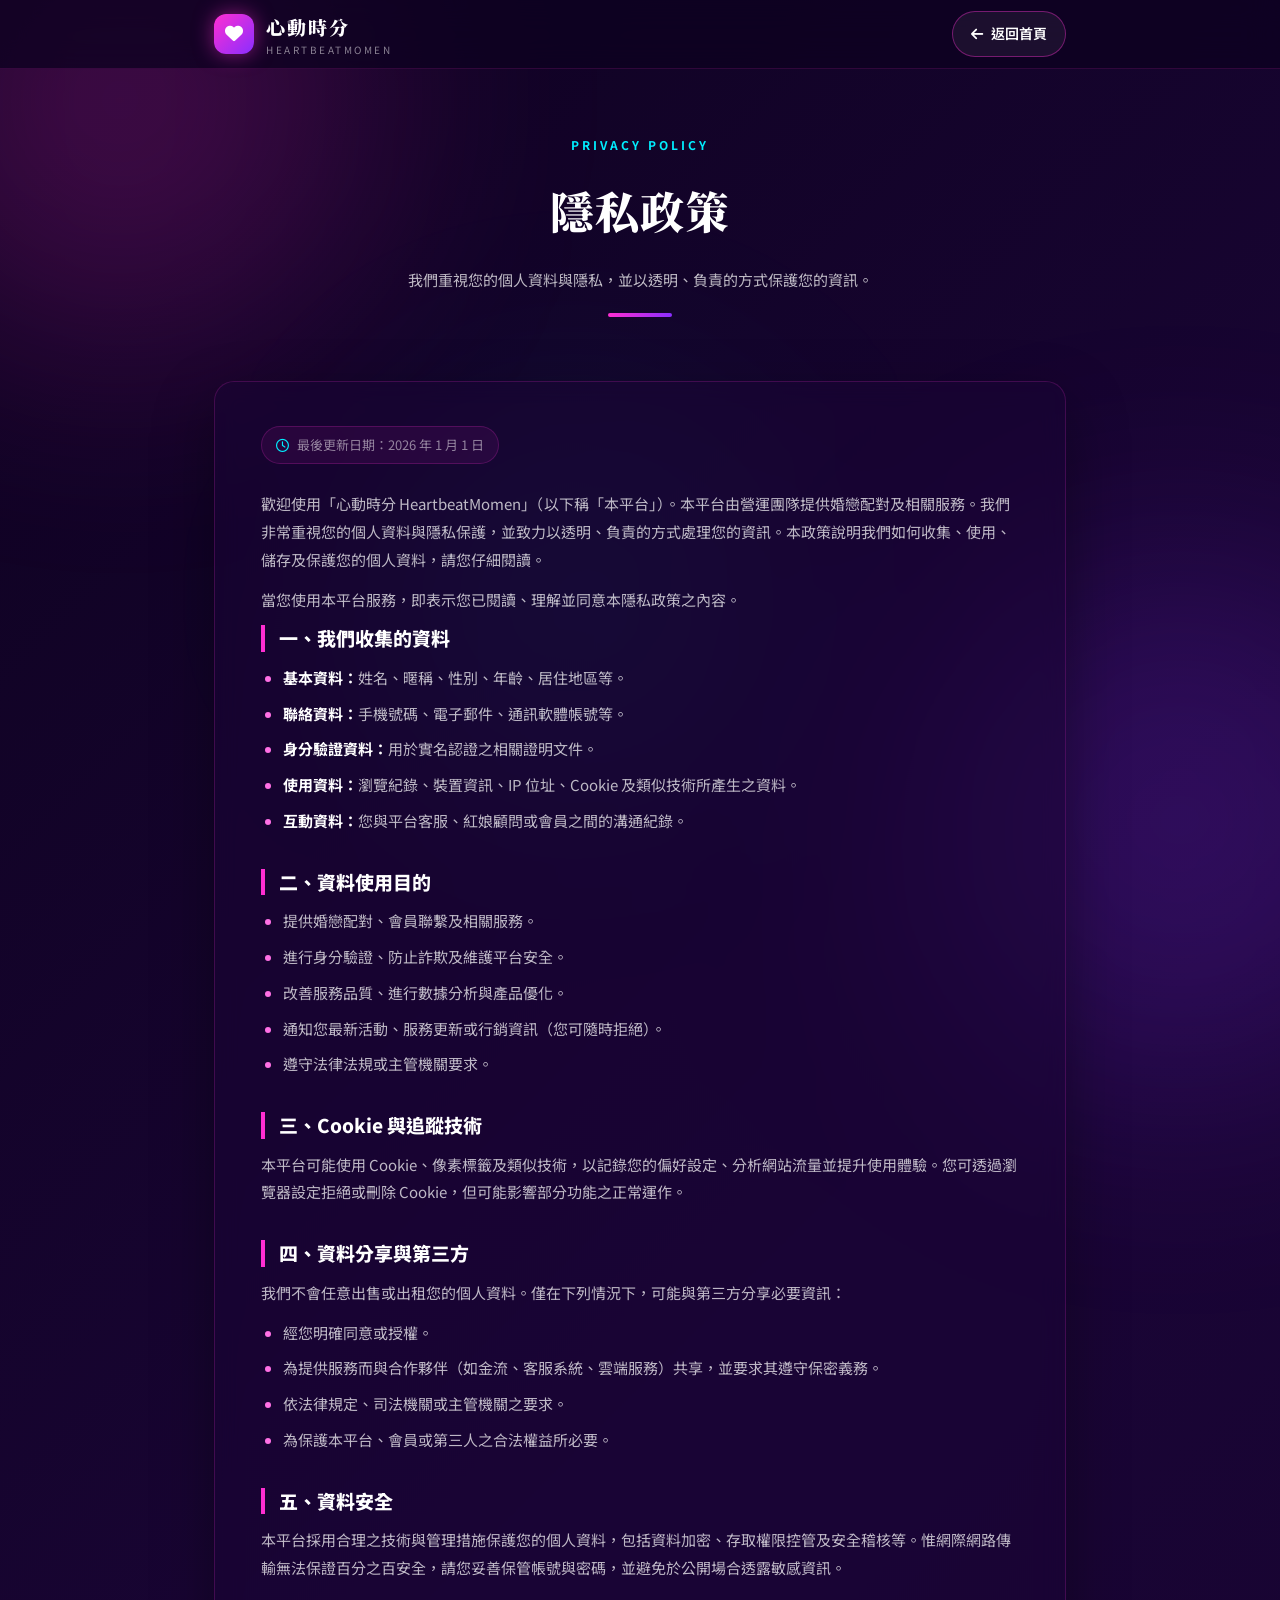
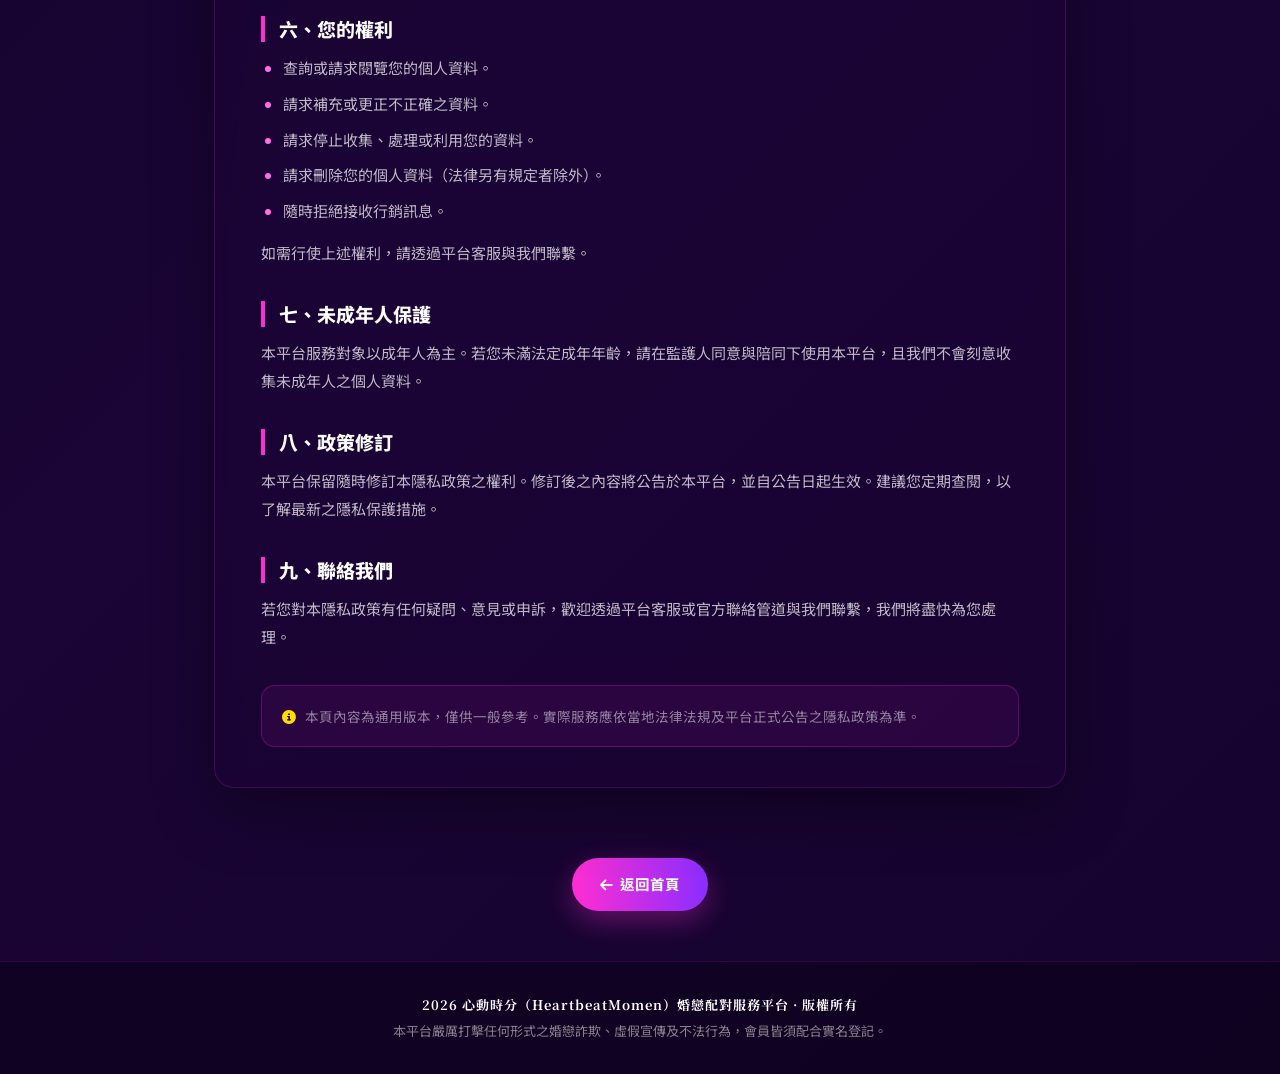
==== privacy.html @ 1d165085 "Add files via upload" ====
<!DOCTYPE html>
<html lang="zh-Hant">
<head>
    <meta charset="UTF-8">
    <meta name="viewport" content="width=device-width, initial-scale=1.0">
    <title>隱私政策｜心動時分 HeartbeatMomen</title>
    <meta name="description" content="心動時分 HeartbeatMomen 隱私政策，說明我們如何收集、使用、儲存及保護您的個人資料。">
    <link rel="stylesheet" href="https://cdnjs.cloudflare.com/ajax/libs/font-awesome/6.5.1/css/all.min.css">
    <link rel="preconnect" href="https://fonts.googleapis.com">
    <link rel="preconnect" href="https://fonts.gstatic.com" crossorigin>
    <link href="https://fonts.googleapis.com/css2?family=Noto+Sans+TC:wght@300;400;500;700;900&family=Noto+Serif+TC:wght@600;700;900&display=swap" rel="stylesheet">
    <style>
        :root {
            --pink-light: #FF70E5;
            --pink: #FF2ED2;
            --purple-light: #A170FF;
            --purple: #8A2EFF;
            --teal: #00EEFF;
            --yellow: #FFDD00;
            --bg-0: #0E0220;
            --bg-1: #1A0536;
            --text: #ffffff;
            --text-dim: rgba(255, 255, 255, 0.72);
            --text-faint: rgba(255, 255, 255, 0.5);
            --card: rgba(26, 5, 54, 0.55);
            --card-border: rgba(255, 46, 210, 0.18);
            --radius: 20px;
            --maxw: 900px;
        }

        * { margin: 0; padding: 0; box-sizing: border-box; }

        html { scroll-behavior: smooth; }

        body {
            font-family: 'Noto Sans TC', sans-serif;
            background: linear-gradient(135deg, var(--bg-0) 0%, var(--bg-1) 55%, #16032e 100%);
            color: var(--text);
            line-height: 1.85;
            overflow-x: hidden;
            -webkit-font-smoothing: antialiased;
            min-height: 100vh;
        }

        a { color: inherit; text-decoration: none; }

        /* 背景光暈 */
        .bg-orb { position: fixed; border-radius: 50%; filter: blur(120px); pointer-events: none; z-index: 0; }
        .orb-1 { width: 480px; height: 480px; background: rgba(255, 46, 210, 0.20); top: -140px; left: -120px; }
        .orb-2 { width: 520px; height: 520px; background: rgba(138, 46, 255, 0.20); bottom: -180px; right: -160px; }
        .orb-3 { width: 380px; height: 380px; background: rgba(0, 238, 255, 0.08); top: 45%; left: 30%; }

        .wrap { position: relative; z-index: 1; max-width: var(--maxw); margin: 0 auto; padding: 0 24px; }

        /* 導覽列 */
        .nav {
            position: sticky; top: 0; z-index: 100;
            background: rgba(14, 2, 32, 0.78);
            backdrop-filter: blur(16px);
            -webkit-backdrop-filter: blur(16px);
            border-bottom: 1px solid rgba(255, 46, 210, 0.14);
        }
        .nav-inner { display: flex; align-items: center; justify-content: space-between; height: 68px; }
        .brand { display: flex; align-items: center; gap: 12px; }
        .brand-mark {
            width: 40px; height: 40px; border-radius: 12px;
            background: linear-gradient(135deg, var(--pink), var(--purple));
            display: grid; place-items: center; font-size: 18px;
            box-shadow: 0 0 20px rgba(255, 46, 210, 0.5);
        }
        .brand-name { font-family: 'Noto Serif TC', serif; font-weight: 900; font-size: 19px; letter-spacing: 2px; }
        .brand-sub { font-size: 10px; letter-spacing: 2.5px; color: var(--text-faint); text-transform: uppercase; margin-top: -3px; }
        .back-btn {
            display: inline-flex; align-items: center; gap: 8px;
            padding: 9px 18px; border-radius: 999px; font-size: 14px; font-weight: 600;
            color: #fff; background: rgba(255, 255, 255, 0.06);
            border: 1px solid rgba(255, 46, 210, 0.4);
            transition: background .25s, border-color .25s, transform .25s;
        }
        .back-btn:hover { background: rgba(255, 46, 210, 0.15); border-color: var(--pink); transform: translateX(-3px); }

        /* 主內容 */
        .page-head { padding: 60px 0 34px; text-align: center; }
        .page-tag {
            display: inline-block; font-size: 12px; letter-spacing: 3px;
            color: var(--teal); font-weight: 700; margin-bottom: 14px; text-transform: uppercase;
        }
        .page-head h1 {
            font-family: 'Noto Serif TC', serif;
            font-size: clamp(30px, 4.4vw, 44px);
            font-weight: 900; letter-spacing: 1px; margin-bottom: 14px;
        }
        .page-head p { color: var(--text-dim); font-size: 15px; max-width: 560px; margin: 0 auto; }
        .accent-line {
            width: 64px; height: 4px; margin: 20px auto 0; border-radius: 4px;
            background: linear-gradient(90deg, var(--pink), var(--purple));
        }

        .policy-card {
            background: var(--card); backdrop-filter: blur(12px);
            border: 1px solid var(--card-border);
            border-radius: var(--radius);
            padding: 44px 46px 40px;
            margin: 30px 0 70px;
            box-shadow: 0 24px 60px rgba(0, 0, 0, 0.35);
        }
        .policy-card .updated {
            display: inline-flex; align-items: center; gap: 8px;
            font-size: 13px; color: var(--text-faint);
            padding: 6px 14px; border-radius: 999px;
            background: rgba(255, 46, 210, 0.08);
            border: 1px solid rgba(255, 46, 210, 0.2);
            margin-bottom: 26px;
        }
        .policy-card .updated i { color: var(--teal); }

        .policy-card h2 {
            font-size: 19px; font-weight: 800; color: #fff;
            margin: 34px 0 12px; padding-left: 14px;
            border-left: 4px solid var(--pink);
            line-height: 1.4;
        }
        .policy-card h2:first-of-type { margin-top: 0; }
        .policy-card p { color: var(--text-dim); font-size: 15px; margin-bottom: 12px; }
        .policy-card ul { margin: 0 0 14px 22px; padding: 0; }
        .policy-card li { color: var(--text-dim); font-size: 15px; margin-bottom: 8px; }
        .policy-card li::marker { color: var(--pink-light); }
        .policy-card strong { color: #fff; font-weight: 700; }

        .policy-note {
            margin-top: 34px; padding: 18px 20px;
            border-radius: 14px;
            background: rgba(255, 46, 210, 0.08);
            border: 1px solid rgba(255, 46, 210, 0.24);
            color: var(--text-faint);
            font-size: 13.5px; line-height: 1.8;
        }
        .policy-note i { color: var(--yellow); margin-right: 6px; }

        /* 回到頂部 */
        .back-top {
            display: block; width: fit-content; margin: 0 auto 50px;
            padding: 13px 28px; border-radius: 999px;
            font-size: 14.5px; font-weight: 700; color: #fff;
            background: linear-gradient(90deg, var(--pink), var(--purple));
            box-shadow: 0 10px 28px rgba(255, 46, 210, 0.32);
            transition: transform .25s, box-shadow .25s;
        }
        .back-top:hover { transform: translateY(-3px); box-shadow: 0 16px 38px rgba(138, 46, 255, 0.45); }
        .back-top i { margin-right: 7px; }

        /* 頁尾 */
        footer { border-top: 1px solid rgba(255, 46, 210, 0.14); background: rgba(10, 1, 24, 0.6); }
        .footer-inner { padding: 30px 24px; text-align: center; color: var(--text-faint); font-size: 13px; line-height: 2; }
        .footer-inner .fb-brand { color: #fff; font-weight: 700; font-family: 'Noto Serif TC', serif; letter-spacing: 1px; }

        @media (max-width: 768px) {
            .wrap { padding: 0 16px; }
            .nav-inner { height: 62px; }
            .brand-name { font-size: 17px; }
            .brand-mark { width: 36px; height: 36px; font-size: 16px; }
            .back-btn { padding: 8px 14px; font-size: 13px; }
            .page-head { padding: 38px 0 24px; }
            .page-head p { font-size: 14px; }
            .policy-card { padding: 26px 20px 28px; margin: 20px 0 46px; border-radius: 16px; }
            .policy-card h2 { font-size: 16.5px; margin: 26px 0 10px; padding-left: 11px; border-left-width: 3px; }
            .policy-card p, .policy-card li { font-size: 14px; }
            .policy-card .updated { font-size: 12px; margin-bottom: 20px; }
            .policy-note { font-size: 12.5px; padding: 14px 16px; }
        }
    </style>
</head>
<body>
    <div class="bg-orb orb-1"></div>
    <div class="bg-orb orb-2"></div>
    <div class="bg-orb orb-3"></div>

    <!-- 導覽列 -->
    <header class="nav">
        <div class="wrap nav-inner">
            <a class="brand" href="index.html">
                <div class="brand-mark"><i class="fa-solid fa-heart"></i></div>
                <div>
                    <div class="brand-name">心動時分</div>
                    <div class="brand-sub">HeartbeatMomen</div>
                </div>
            </a>
            <a class="back-btn" href="index.html"><i class="fa-solid fa-arrow-left"></i>返回首頁</a>
        </div>
    </header>

    <main class="wrap">
        <!-- 標題 -->
        <div class="page-head">
            <span class="page-tag">PRIVACY POLICY</span>
            <h1>隱私政策</h1>
            <p>我們重視您的個人資料與隱私，並以透明、負責的方式保護您的資訊。</p>
            <div class="accent-line"></div>
        </div>

        <!-- 政策內容 -->
        <article class="policy-card">
            <div class="updated"><i class="fa-regular fa-clock"></i>最後更新日期：2026 年 1 月 1 日</div>

            <p>歡迎使用「心動時分 HeartbeatMomen」（以下稱「本平台」）。本平台由營運團隊提供婚戀配對及相關服務。我們非常重視您的個人資料與隱私保護，並致力以透明、負責的方式處理您的資訊。本政策說明我們如何收集、使用、儲存及保護您的個人資料，請您仔細閱讀。</p>
            <p>當您使用本平台服務，即表示您已閱讀、理解並同意本隱私政策之內容。</p>

            <h2>一、我們收集的資料</h2>
            <ul>
                <li><strong>基本資料：</strong>姓名、暱稱、性別、年齡、居住地區等。</li>
                <li><strong>聯絡資料：</strong>手機號碼、電子郵件、通訊軟體帳號等。</li>
                <li><strong>身分驗證資料：</strong>用於實名認證之相關證明文件。</li>
                <li><strong>使用資料：</strong>瀏覽紀錄、裝置資訊、IP 位址、Cookie 及類似技術所產生之資料。</li>
                <li><strong>互動資料：</strong>您與平台客服、紅娘顧問或會員之間的溝通紀錄。</li>
            </ul>

            <h2>二、資料使用目的</h2>
            <ul>
                <li>提供婚戀配對、會員聯繫及相關服務。</li>
                <li>進行身分驗證、防止詐欺及維護平台安全。</li>
                <li>改善服務品質、進行數據分析與產品優化。</li>
                <li>通知您最新活動、服務更新或行銷資訊（您可隨時拒絕）。</li>
                <li>遵守法律法規或主管機關要求。</li>
            </ul>

            <h2>三、Cookie 與追蹤技術</h2>
            <p>本平台可能使用 Cookie、像素標籤及類似技術，以記錄您的偏好設定、分析網站流量並提升使用體驗。您可透過瀏覽器設定拒絕或刪除 Cookie，但可能影響部分功能之正常運作。</p>

            <h2>四、資料分享與第三方</h2>
            <p>我們不會任意出售或出租您的個人資料。僅在下列情況下，可能與第三方分享必要資訊：</p>
            <ul>
                <li>經您明確同意或授權。</li>
                <li>為提供服務而與合作夥伴（如金流、客服系統、雲端服務）共享，並要求其遵守保密義務。</li>
                <li>依法律規定、司法機關或主管機關之要求。</li>
                <li>為保護本平台、會員或第三人之合法權益所必要。</li>
            </ul>

            <h2>五、資料安全</h2>
            <p>本平台採用合理之技術與管理措施保護您的個人資料，包括資料加密、存取權限控管及安全稽核等。惟網際網路傳輸無法保證百分之百安全，請您妥善保管帳號與密碼，並避免於公開場合透露敏感資訊。</p>

            <h2>六、您的權利</h2>
            <ul>
                <li>查詢或請求閱覽您的個人資料。</li>
                <li>請求補充或更正不正確之資料。</li>
                <li>請求停止收集、處理或利用您的資料。</li>
                <li>請求刪除您的個人資料（法律另有規定者除外）。</li>
                <li>隨時拒絕接收行銷訊息。</li>
            </ul>
            <p>如需行使上述權利，請透過平台客服與我們聯繫。</p>

            <h2>七、未成年人保護</h2>
            <p>本平台服務對象以成年人為主。若您未滿法定成年年齡，請在監護人同意與陪同下使用本平台，且我們不會刻意收集未成年人之個人資料。</p>

            <h2>八、政策修訂</h2>
            <p>本平台保留隨時修訂本隱私政策之權利。修訂後之內容將公告於本平台，並自公告日起生效。建議您定期查閱，以了解最新之隱私保護措施。</p>

            <h2>九、聯絡我們</h2>
            <p>若您對本隱私政策有任何疑問、意見或申訴，歡迎透過平台客服或官方聯絡管道與我們聯繫，我們將盡快為您處理。</p>

            <div class="policy-note">
                <i class="fa-solid fa-circle-info"></i>
                本頁內容為通用版本，僅供一般參考。實際服務應依當地法律法規及平台正式公告之隱私政策為準。
            </div>
        </article>

        <a class="back-top" href="index.html"><i class="fa-solid fa-arrow-left"></i>返回首頁</a>
    </main>

    <!-- 頁尾 -->
    <footer>
        <div class="wrap footer-inner">
            <div class="fb-brand">2026 心動時分（HeartbeatMomen）婚戀配對服務平台 · 版權所有</div>
            <div>本平台嚴厲打擊任何形式之婚戀詐欺、虛假宣傳及不法行為，會員皆須配合實名登記。</div>
        </div>
    </footer>
</body>
</html>
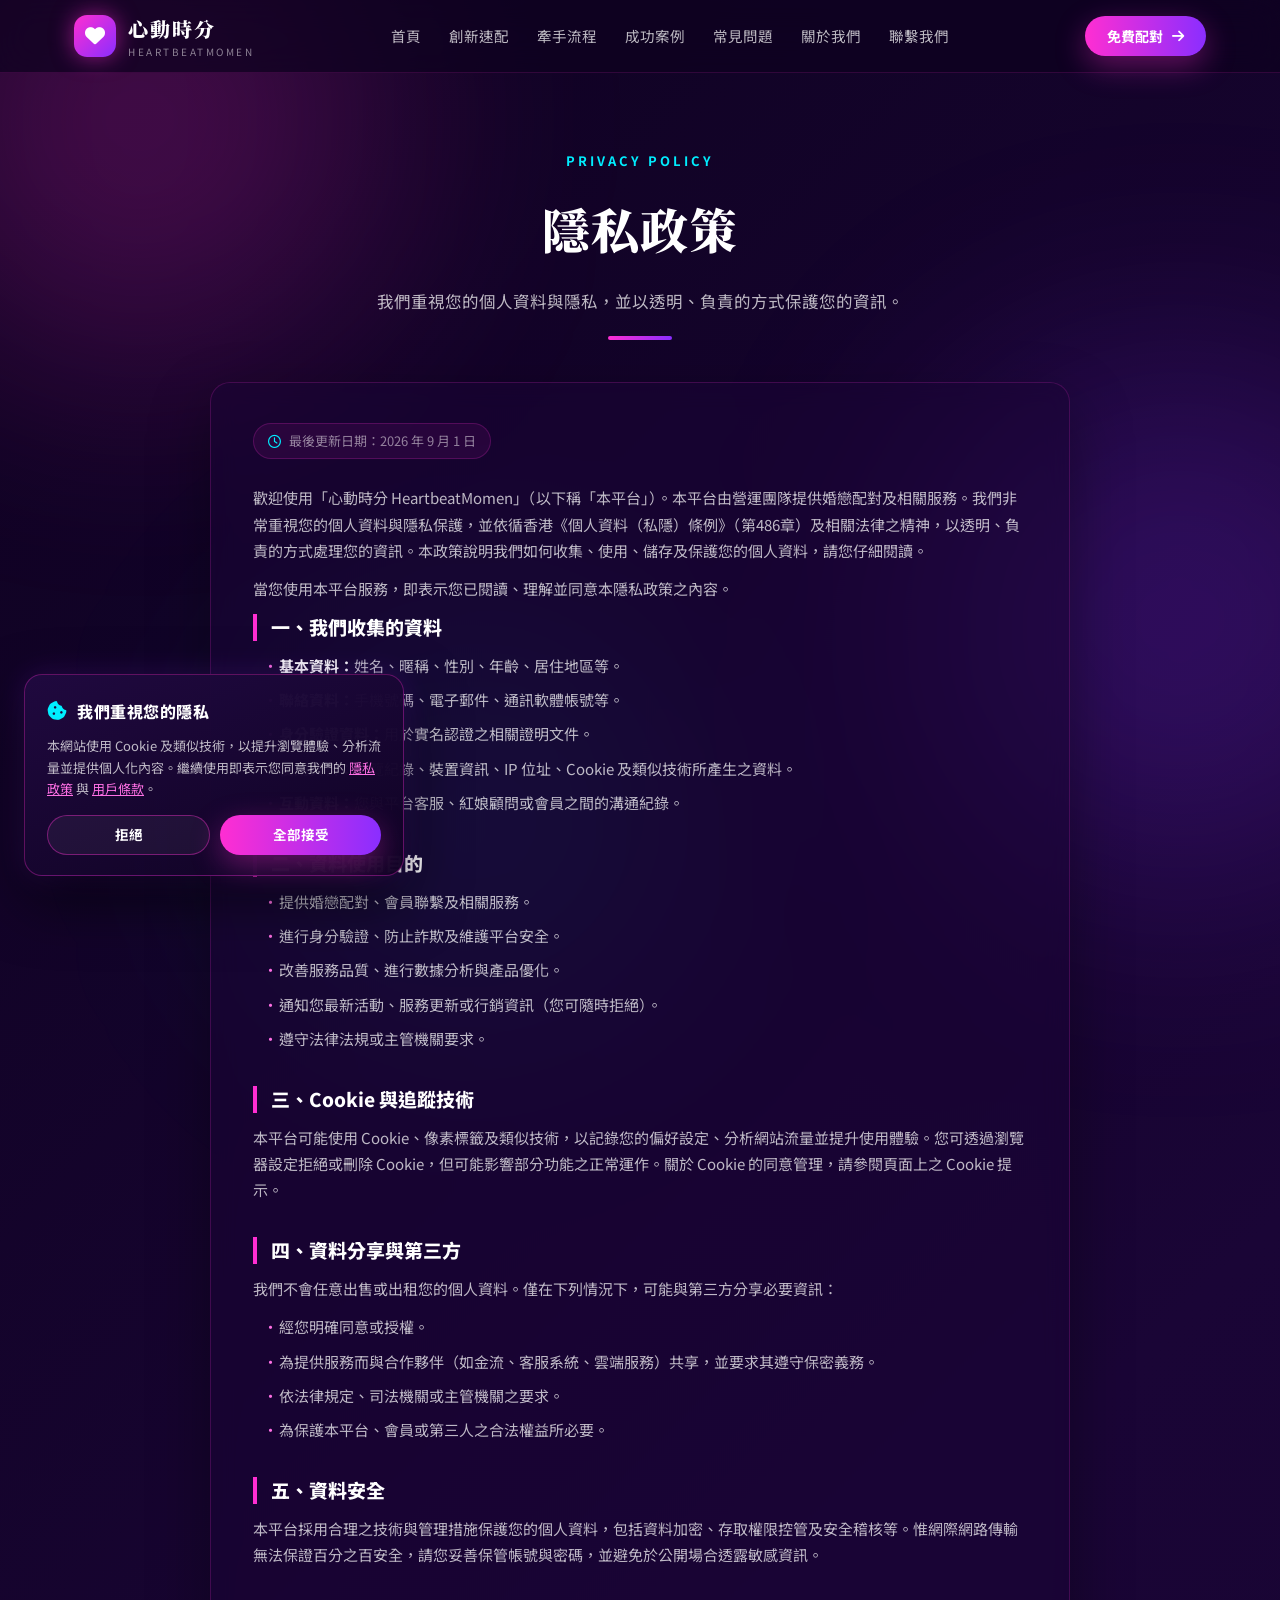
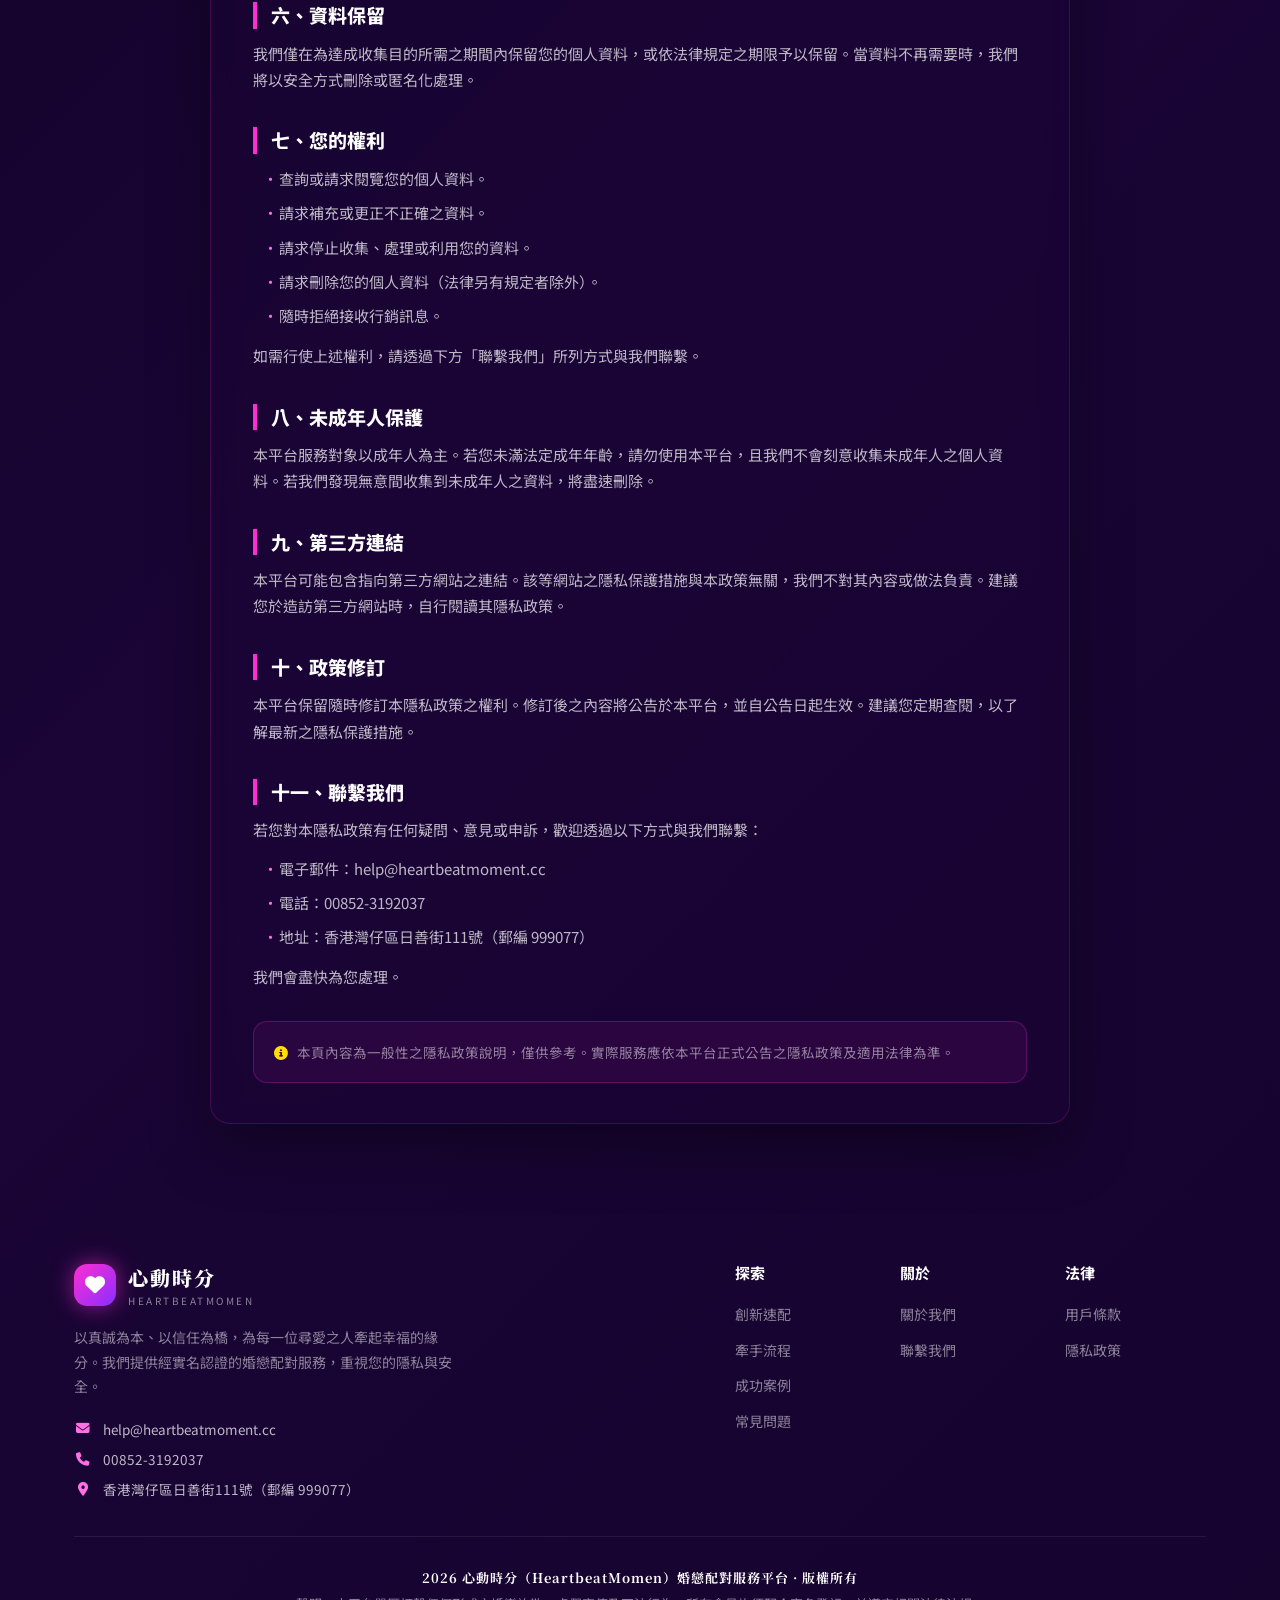
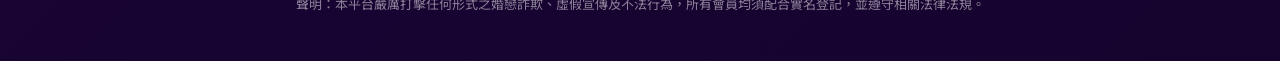
==== commit cf2078ea: "Add files via upload" ====
--- a/privacy.html
+++ b/privacy.html
@@ -2,276 +2,114 @@
 <html lang="zh-Hant">
 <head>
     <meta charset="UTF-8">
+    <script src="https://plugin-code.salesmartly.com/js/project_903678_880063_1791905514.js"></script>
     <meta name="viewport" content="width=device-width, initial-scale=1.0">
     <title>隱私政策｜心動時分 HeartbeatMomen</title>
-    <meta name="description" content="心動時分 HeartbeatMomen 隱私政策，說明我們如何收集、使用、儲存及保護您的個人資料。">
+    <meta name="description" content="心動時分 HeartbeatMomen 隱私政策，說明我們如何收集、使用、儲存及保護您的個人資料，以及您所擁有的權利與聯繫方式。">
     <link rel="stylesheet" href="https://cdnjs.cloudflare.com/ajax/libs/font-awesome/6.5.1/css/all.min.css">
     <link rel="preconnect" href="https://fonts.googleapis.com">
     <link rel="preconnect" href="https://fonts.gstatic.com" crossorigin>
     <link href="https://fonts.googleapis.com/css2?family=Noto+Sans+TC:wght@300;400;500;700;900&family=Noto+Serif+TC:wght@600;700;900&display=swap" rel="stylesheet">
-    <style>
-        :root {
-            --pink-light: #FF70E5;
-            --pink: #FF2ED2;
-            --purple-light: #A170FF;
-            --purple: #8A2EFF;
-            --teal: #00EEFF;
-            --yellow: #FFDD00;
-            --bg-0: #0E0220;
-            --bg-1: #1A0536;
-            --text: #ffffff;
-            --text-dim: rgba(255, 255, 255, 0.72);
-            --text-faint: rgba(255, 255, 255, 0.5);
-            --card: rgba(26, 5, 54, 0.55);
-            --card-border: rgba(255, 46, 210, 0.18);
-            --radius: 20px;
-            --maxw: 900px;
-        }
-
-        * { margin: 0; padding: 0; box-sizing: border-box; }
-
-        html { scroll-behavior: smooth; }
-
-        body {
-            font-family: 'Noto Sans TC', sans-serif;
-            background: linear-gradient(135deg, var(--bg-0) 0%, var(--bg-1) 55%, #16032e 100%);
-            color: var(--text);
-            line-height: 1.85;
-            overflow-x: hidden;
-            -webkit-font-smoothing: antialiased;
-            min-height: 100vh;
-        }
-
-        a { color: inherit; text-decoration: none; }
-
-        /* 背景光暈 */
-        .bg-orb { position: fixed; border-radius: 50%; filter: blur(120px); pointer-events: none; z-index: 0; }
-        .orb-1 { width: 480px; height: 480px; background: rgba(255, 46, 210, 0.20); top: -140px; left: -120px; }
-        .orb-2 { width: 520px; height: 520px; background: rgba(138, 46, 255, 0.20); bottom: -180px; right: -160px; }
-        .orb-3 { width: 380px; height: 380px; background: rgba(0, 238, 255, 0.08); top: 45%; left: 30%; }
-
-        .wrap { position: relative; z-index: 1; max-width: var(--maxw); margin: 0 auto; padding: 0 24px; }
-
-        /* 導覽列 */
-        .nav {
-            position: sticky; top: 0; z-index: 100;
-            background: rgba(14, 2, 32, 0.78);
-            backdrop-filter: blur(16px);
-            -webkit-backdrop-filter: blur(16px);
-            border-bottom: 1px solid rgba(255, 46, 210, 0.14);
-        }
-        .nav-inner { display: flex; align-items: center; justify-content: space-between; height: 68px; }
-        .brand { display: flex; align-items: center; gap: 12px; }
-        .brand-mark {
-            width: 40px; height: 40px; border-radius: 12px;
-            background: linear-gradient(135deg, var(--pink), var(--purple));
-            display: grid; place-items: center; font-size: 18px;
-            box-shadow: 0 0 20px rgba(255, 46, 210, 0.5);
-        }
-        .brand-name { font-family: 'Noto Serif TC', serif; font-weight: 900; font-size: 19px; letter-spacing: 2px; }
-        .brand-sub { font-size: 10px; letter-spacing: 2.5px; color: var(--text-faint); text-transform: uppercase; margin-top: -3px; }
-        .back-btn {
-            display: inline-flex; align-items: center; gap: 8px;
-            padding: 9px 18px; border-radius: 999px; font-size: 14px; font-weight: 600;
-            color: #fff; background: rgba(255, 255, 255, 0.06);
-            border: 1px solid rgba(255, 46, 210, 0.4);
-            transition: background .25s, border-color .25s, transform .25s;
-        }
-        .back-btn:hover { background: rgba(255, 46, 210, 0.15); border-color: var(--pink); transform: translateX(-3px); }
-
-        /* 主內容 */
-        .page-head { padding: 60px 0 34px; text-align: center; }
-        .page-tag {
-            display: inline-block; font-size: 12px; letter-spacing: 3px;
-            color: var(--teal); font-weight: 700; margin-bottom: 14px; text-transform: uppercase;
-        }
-        .page-head h1 {
-            font-family: 'Noto Serif TC', serif;
-            font-size: clamp(30px, 4.4vw, 44px);
-            font-weight: 900; letter-spacing: 1px; margin-bottom: 14px;
-        }
-        .page-head p { color: var(--text-dim); font-size: 15px; max-width: 560px; margin: 0 auto; }
-        .accent-line {
-            width: 64px; height: 4px; margin: 20px auto 0; border-radius: 4px;
-            background: linear-gradient(90deg, var(--pink), var(--purple));
-        }
-
-        .policy-card {
-            background: var(--card); backdrop-filter: blur(12px);
-            border: 1px solid var(--card-border);
-            border-radius: var(--radius);
-            padding: 44px 46px 40px;
-            margin: 30px 0 70px;
-            box-shadow: 0 24px 60px rgba(0, 0, 0, 0.35);
-        }
-        .policy-card .updated {
-            display: inline-flex; align-items: center; gap: 8px;
-            font-size: 13px; color: var(--text-faint);
-            padding: 6px 14px; border-radius: 999px;
-            background: rgba(255, 46, 210, 0.08);
-            border: 1px solid rgba(255, 46, 210, 0.2);
-            margin-bottom: 26px;
-        }
-        .policy-card .updated i { color: var(--teal); }
-
-        .policy-card h2 {
-            font-size: 19px; font-weight: 800; color: #fff;
-            margin: 34px 0 12px; padding-left: 14px;
-            border-left: 4px solid var(--pink);
-            line-height: 1.4;
-        }
-        .policy-card h2:first-of-type { margin-top: 0; }
-        .policy-card p { color: var(--text-dim); font-size: 15px; margin-bottom: 12px; }
-        .policy-card ul { margin: 0 0 14px 22px; padding: 0; }
-        .policy-card li { color: var(--text-dim); font-size: 15px; margin-bottom: 8px; }
-        .policy-card li::marker { color: var(--pink-light); }
-        .policy-card strong { color: #fff; font-weight: 700; }
-
-        .policy-note {
-            margin-top: 34px; padding: 18px 20px;
-            border-radius: 14px;
-            background: rgba(255, 46, 210, 0.08);
-            border: 1px solid rgba(255, 46, 210, 0.24);
-            color: var(--text-faint);
-            font-size: 13.5px; line-height: 1.8;
-        }
-        .policy-note i { color: var(--yellow); margin-right: 6px; }
-
-        /* 回到頂部 */
-        .back-top {
-            display: block; width: fit-content; margin: 0 auto 50px;
-            padding: 13px 28px; border-radius: 999px;
-            font-size: 14.5px; font-weight: 700; color: #fff;
-            background: linear-gradient(90deg, var(--pink), var(--purple));
-            box-shadow: 0 10px 28px rgba(255, 46, 210, 0.32);
-            transition: transform .25s, box-shadow .25s;
-        }
-        .back-top:hover { transform: translateY(-3px); box-shadow: 0 16px 38px rgba(138, 46, 255, 0.45); }
-        .back-top i { margin-right: 7px; }
-
-        /* 頁尾 */
-        footer { border-top: 1px solid rgba(255, 46, 210, 0.14); background: rgba(10, 1, 24, 0.6); }
-        .footer-inner { padding: 30px 24px; text-align: center; color: var(--text-faint); font-size: 13px; line-height: 2; }
-        .footer-inner .fb-brand { color: #fff; font-weight: 700; font-family: 'Noto Serif TC', serif; letter-spacing: 1px; }
-
-        @media (max-width: 768px) {
-            .wrap { padding: 0 16px; }
-            .nav-inner { height: 62px; }
-            .brand-name { font-size: 17px; }
-            .brand-mark { width: 36px; height: 36px; font-size: 16px; }
-            .back-btn { padding: 8px 14px; font-size: 13px; }
-            .page-head { padding: 38px 0 24px; }
-            .page-head p { font-size: 14px; }
-            .policy-card { padding: 26px 20px 28px; margin: 20px 0 46px; border-radius: 16px; }
-            .policy-card h2 { font-size: 16.5px; margin: 26px 0 10px; padding-left: 11px; border-left-width: 3px; }
-            .policy-card p, .policy-card li { font-size: 14px; }
-            .policy-card .updated { font-size: 12px; margin-bottom: 20px; }
-            .policy-note { font-size: 12.5px; padding: 14px 16px; }
-        }
-    </style>
+    <link rel="stylesheet" href="css/style.css">
 </head>
 <body>
     <div class="bg-orb orb-1"></div>
     <div class="bg-orb orb-2"></div>
     <div class="bg-orb orb-3"></div>
 
-    <!-- 導覽列 -->
-    <header class="nav">
-        <div class="wrap nav-inner">
-            <a class="brand" href="index.html">
-                <div class="brand-mark"><i class="fa-solid fa-heart"></i></div>
-                <div>
-                    <div class="brand-name">心動時分</div>
-                    <div class="brand-sub">HeartbeatMomen</div>
-                </div>
-            </a>
-            <a class="back-btn" href="index.html"><i class="fa-solid fa-arrow-left"></i>返回首頁</a>
-        </div>
-    </header>
+    <header class="nav"><div class="wrap nav-inner" id="site-header"></div></header>
+    <div id="site-drawer"></div>
 
-    <main class="wrap">
-        <!-- 標題 -->
-        <div class="page-head">
+    <main class="wrap wrap-narrow">
+        <div class="page-hero">
             <span class="page-tag">PRIVACY POLICY</span>
             <h1>隱私政策</h1>
             <p>我們重視您的個人資料與隱私，並以透明、負責的方式保護您的資訊。</p>
             <div class="accent-line"></div>
         </div>
 
-        <!-- 政策內容 -->
-        <article class="policy-card">
-            <div class="updated"><i class="fa-regular fa-clock"></i>最後更新日期：2026 年 1 月 1 日</div>
+        <div class="page-body">
+            <article class="glass-card prose">
+                <div class="updated"><i class="fa-regular fa-clock"></i>最後更新日期：2026 年 9 月 1 日</div>
 
-            <p>歡迎使用「心動時分 HeartbeatMomen」（以下稱「本平台」）。本平台由營運團隊提供婚戀配對及相關服務。我們非常重視您的個人資料與隱私保護，並致力以透明、負責的方式處理您的資訊。本政策說明我們如何收集、使用、儲存及保護您的個人資料，請您仔細閱讀。</p>
-            <p>當您使用本平台服務，即表示您已閱讀、理解並同意本隱私政策之內容。</p>
+                <p>歡迎使用「心動時分 HeartbeatMomen」（以下稱「本平台」）。本平台由營運團隊提供婚戀配對及相關服務。我們非常重視您的個人資料與隱私保護，並依循香港《個人資料（私隱）條例》（第486章）及相關法律之精神，以透明、負責的方式處理您的資訊。本政策說明我們如何收集、使用、儲存及保護您的個人資料，請您仔細閱讀。</p>
+                <p>當您使用本平台服務，即表示您已閱讀、理解並同意本隱私政策之內容。</p>
 
-            <h2>一、我們收集的資料</h2>
-            <ul>
-                <li><strong>基本資料：</strong>姓名、暱稱、性別、年齡、居住地區等。</li>
-                <li><strong>聯絡資料：</strong>手機號碼、電子郵件、通訊軟體帳號等。</li>
-                <li><strong>身分驗證資料：</strong>用於實名認證之相關證明文件。</li>
-                <li><strong>使用資料：</strong>瀏覽紀錄、裝置資訊、IP 位址、Cookie 及類似技術所產生之資料。</li>
-                <li><strong>互動資料：</strong>您與平台客服、紅娘顧問或會員之間的溝通紀錄。</li>
-            </ul>
+                <h2>一、我們收集的資料</h2>
+                <ul>
+                    <li><strong>基本資料：</strong>姓名、暱稱、性別、年齡、居住地區等。</li>
+                    <li><strong>聯絡資料：</strong>手機號碼、電子郵件、通訊軟體帳號等。</li>
+                    <li><strong>身分驗證資料：</strong>用於實名認證之相關證明文件。</li>
+                    <li><strong>使用資料：</strong>瀏覽紀錄、裝置資訊、IP 位址、Cookie 及類似技術所產生之資料。</li>
+                    <li><strong>互動資料：</strong>您與平台客服、紅娘顧問或會員之間的溝通紀錄。</li>
+                </ul>
 
-            <h2>二、資料使用目的</h2>
-            <ul>
-                <li>提供婚戀配對、會員聯繫及相關服務。</li>
-                <li>進行身分驗證、防止詐欺及維護平台安全。</li>
-                <li>改善服務品質、進行數據分析與產品優化。</li>
-                <li>通知您最新活動、服務更新或行銷資訊（您可隨時拒絕）。</li>
-                <li>遵守法律法規或主管機關要求。</li>
-            </ul>
+                <h2>二、資料使用目的</h2>
+                <ul>
+                    <li>提供婚戀配對、會員聯繫及相關服務。</li>
+                    <li>進行身分驗證、防止詐欺及維護平台安全。</li>
+                    <li>改善服務品質、進行數據分析與產品優化。</li>
+                    <li>通知您最新活動、服務更新或行銷資訊（您可隨時拒絕）。</li>
+                    <li>遵守法律法規或主管機關要求。</li>
+                </ul>
 
-            <h2>三、Cookie 與追蹤技術</h2>
-            <p>本平台可能使用 Cookie、像素標籤及類似技術，以記錄您的偏好設定、分析網站流量並提升使用體驗。您可透過瀏覽器設定拒絕或刪除 Cookie，但可能影響部分功能之正常運作。</p>
+                <h2>三、Cookie 與追蹤技術</h2>
+                <p>本平台可能使用 Cookie、像素標籤及類似技術，以記錄您的偏好設定、分析網站流量並提升使用體驗。您可透過瀏覽器設定拒絕或刪除 Cookie，但可能影響部分功能之正常運作。關於 Cookie 的同意管理，請參閱頁面上之 Cookie 提示。</p>
 
-            <h2>四、資料分享與第三方</h2>
-            <p>我們不會任意出售或出租您的個人資料。僅在下列情況下，可能與第三方分享必要資訊：</p>
-            <ul>
-                <li>經您明確同意或授權。</li>
-                <li>為提供服務而與合作夥伴（如金流、客服系統、雲端服務）共享，並要求其遵守保密義務。</li>
-                <li>依法律規定、司法機關或主管機關之要求。</li>
-                <li>為保護本平台、會員或第三人之合法權益所必要。</li>
-            </ul>
+                <h2>四、資料分享與第三方</h2>
+                <p>我們不會任意出售或出租您的個人資料。僅在下列情況下，可能與第三方分享必要資訊：</p>
+                <ul>
+                    <li>經您明確同意或授權。</li>
+                    <li>為提供服務而與合作夥伴（如金流、客服系統、雲端服務）共享，並要求其遵守保密義務。</li>
+                    <li>依法律規定、司法機關或主管機關之要求。</li>
+                    <li>為保護本平台、會員或第三人之合法權益所必要。</li>
+                </ul>
 
-            <h2>五、資料安全</h2>
-            <p>本平台採用合理之技術與管理措施保護您的個人資料，包括資料加密、存取權限控管及安全稽核等。惟網際網路傳輸無法保證百分之百安全，請您妥善保管帳號與密碼，並避免於公開場合透露敏感資訊。</p>
+                <h2>五、資料安全</h2>
+                <p>本平台採用合理之技術與管理措施保護您的個人資料，包括資料加密、存取權限控管及安全稽核等。惟網際網路傳輸無法保證百分之百安全，請您妥善保管帳號與密碼，並避免於公開場合透露敏感資訊。</p>
 
-            <h2>六、您的權利</h2>
-            <ul>
-                <li>查詢或請求閱覽您的個人資料。</li>
-                <li>請求補充或更正不正確之資料。</li>
-                <li>請求停止收集、處理或利用您的資料。</li>
-                <li>請求刪除您的個人資料（法律另有規定者除外）。</li>
-                <li>隨時拒絕接收行銷訊息。</li>
-            </ul>
-            <p>如需行使上述權利，請透過平台客服與我們聯繫。</p>
+                <h2>六、資料保留</h2>
+                <p>我們僅在為達成收集目的所需之期間內保留您的個人資料，或依法律規定之期限予以保留。當資料不再需要時，我們將以安全方式刪除或匿名化處理。</p>
 
-            <h2>七、未成年人保護</h2>
-            <p>本平台服務對象以成年人為主。若您未滿法定成年年齡，請在監護人同意與陪同下使用本平台，且我們不會刻意收集未成年人之個人資料。</p>
+                <h2>七、您的權利</h2>
+                <ul>
+                    <li>查詢或請求閱覽您的個人資料。</li>
+                    <li>請求補充或更正不正確之資料。</li>
+                    <li>請求停止收集、處理或利用您的資料。</li>
+                    <li>請求刪除您的個人資料（法律另有規定者除外）。</li>
+                    <li>隨時拒絕接收行銷訊息。</li>
+                </ul>
+                <p>如需行使上述權利，請透過下方「聯繫我們」所列方式與我們聯繫。</p>
 
-            <h2>八、政策修訂</h2>
-            <p>本平台保留隨時修訂本隱私政策之權利。修訂後之內容將公告於本平台，並自公告日起生效。建議您定期查閱，以了解最新之隱私保護措施。</p>
+                <h2>八、未成年人保護</h2>
+                <p>本平台服務對象以成年人為主。若您未滿法定成年年齡，請勿使用本平台，且我們不會刻意收集未成年人之個人資料。若我們發現無意間收集到未成年人之資料，將盡速刪除。</p>
 
-            <h2>九、聯絡我們</h2>
-            <p>若您對本隱私政策有任何疑問、意見或申訴，歡迎透過平台客服或官方聯絡管道與我們聯繫，我們將盡快為您處理。</p>
+                <h2>九、第三方連結</h2>
+                <p>本平台可能包含指向第三方網站之連結。該等網站之隱私保護措施與本政策無關，我們不對其內容或做法負責。建議您於造訪第三方網站時，自行閱讀其隱私政策。</p>
 
-            <div class="policy-note">
-                <i class="fa-solid fa-circle-info"></i>
-                本頁內容為通用版本，僅供一般參考。實際服務應依當地法律法規及平台正式公告之隱私政策為準。
-            </div>
-        </article>
+                <h2>十、政策修訂</h2>
+                <p>本平台保留隨時修訂本隱私政策之權利。修訂後之內容將公告於本平台，並自公告日起生效。建議您定期查閱，以了解最新之隱私保護措施。</p>
 
-        <a class="back-top" href="index.html"><i class="fa-solid fa-arrow-left"></i>返回首頁</a>
+                <h2>十一、聯繫我們</h2>
+                <p>若您對本隱私政策有任何疑問、意見或申訴，歡迎透過以下方式與我們聯繫：</p>
+                <ul>
+                    <li>電子郵件：help@heartbeatmoment.cc</li>
+                    <li>電話：00852-3192037</li>
+                    <li>地址：香港灣仔區日善街111號（郵編 999077）</li>
+                </ul>
+                <p>我們會盡快為您處理。</p>
+
+                <div class="prose-note">
+                    <i class="fa-solid fa-circle-info"></i>
+                    本頁內容為一般性之隱私政策說明，僅供參考。實際服務應依本平台正式公告之隱私政策及適用法律為準。
+                </div>
+            </article>
+        </div>
     </main>
 
-    <!-- 頁尾 -->
-    <footer>
-        <div class="wrap footer-inner">
-            <div class="fb-brand">2026 心動時分（HeartbeatMomen）婚戀配對服務平台 · 版權所有</div>
-            <div>本平台嚴厲打擊任何形式之婚戀詐欺、虛假宣傳及不法行為，會員皆須配合實名登記。</div>
-        </div>
-    </footer>
+    <div id="site-footer"></div>
+    <div id="site-cookie"></div>
+
+    <script src="js/common.js"></script>
 </body>
-</html>+</html>
--- a/css/style.css
+++ b/css/style.css
@@ -0,0 +1,739 @@
+/* =========================================================
+   心動時分 HeartbeatMomen — 全站共用樣式
+   適用：index.html 與所有二級頁面
+   ========================================================= */
+
+:root {
+    --pink-light: #FF70E5;
+    --pink: #FF2ED2;
+    --pink-dark: #D800AA;
+    --purple-light: #A170FF;
+    --purple: #8A2EFF;
+    --purple-dark: #6300E0;
+    --teal: #00EEFF;
+    --yellow: #FFDD00;
+    --green: #4ade80;
+    --bg-0: #0E0220;
+    --bg-1: #1A0536;
+    --text: #ffffff;
+    --text-dim: rgba(255, 255, 255, 0.72);
+    --text-faint: rgba(255, 255, 255, 0.5);
+    --card: rgba(26, 5, 54, 0.55);
+    --card-border: rgba(255, 46, 210, 0.18);
+    --radius: 20px;
+    --maxw: 1180px;
+}
+
+* { margin: 0; padding: 0; box-sizing: border-box; }
+
+html { scroll-behavior: smooth; }
+
+body {
+    font-family: 'Noto Sans TC', 'PingFang TC', 'Microsoft JhengHei', sans-serif;
+    background: linear-gradient(135deg, var(--bg-0) 0%, var(--bg-1) 55%, #16032e 100%);
+    color: var(--text);
+    line-height: 1.75;
+    overflow-x: hidden;
+    -webkit-font-smoothing: antialiased;
+    min-height: 100vh;
+}
+
+a { color: inherit; text-decoration: none; }
+img { display: block; max-width: 100%; }
+button { font-family: inherit; cursor: pointer; }
+ul { list-style: none; }
+
+/* ---------- 背景光暈 ---------- */
+.bg-orb { position: fixed; border-radius: 50%; filter: blur(120px); pointer-events: none; z-index: 0; }
+.orb-1 { width: 480px; height: 480px; background: rgba(255, 46, 210, 0.22); top: -120px; left: -100px; }
+.orb-2 { width: 520px; height: 520px; background: rgba(138, 46, 255, 0.22); top: 40%; right: -160px; }
+.orb-3 { width: 420px; height: 420px; background: rgba(0, 238, 255, 0.10); bottom: -120px; left: 20%; }
+
+.wrap { position: relative; z-index: 1; max-width: var(--maxw); margin: 0 auto; padding: 0 24px; }
+.wrap-narrow { max-width: 960px; }
+
+/* =========================================================
+   導覽列
+   ========================================================= */
+.nav {
+    position: sticky; top: 0; z-index: 100;
+    background: rgba(14, 2, 32, 0.74);
+    backdrop-filter: blur(16px);
+    -webkit-backdrop-filter: blur(16px);
+    border-bottom: 1px solid rgba(255, 46, 210, 0.14);
+}
+.nav-inner { display: flex; align-items: center; justify-content: space-between; height: 72px; gap: 16px; }
+.brand { display: flex; align-items: center; gap: 12px; flex-shrink: 0; }
+.brand-mark {
+    width: 42px; height: 42px; border-radius: 13px;
+    background: linear-gradient(135deg, var(--pink), var(--purple));
+    display: grid; place-items: center; font-size: 20px;
+    box-shadow: 0 0 22px rgba(255, 46, 210, 0.55);
+    animation: pulseGlow 3s ease-in-out infinite;
+}
+@keyframes pulseGlow {
+    0%, 100% { box-shadow: 0 0 16px rgba(255, 46, 210, 0.45); }
+    50% { box-shadow: 0 0 30px rgba(138, 46, 255, 0.7); }
+}
+.brand-name { font-family: 'Noto Serif TC', serif; font-weight: 900; font-size: 20px; letter-spacing: 2px; }
+.brand-sub { font-size: 10px; letter-spacing: 2.5px; color: var(--text-faint); text-transform: uppercase; margin-top: -3px; }
+.nav-links { display: flex; gap: 28px; align-items: center; }
+.nav-links a { font-size: 14.5px; color: var(--text-dim); transition: color .25s; position: relative; padding: 4px 0; }
+.nav-links a:hover { color: var(--pink-light); }
+.nav-links a.active { color: #fff; font-weight: 700; }
+.nav-links a.active::after {
+    content: ''; position: absolute; left: 0; right: 0; bottom: -2px; height: 2px;
+    border-radius: 2px; background: linear-gradient(90deg, var(--pink), var(--purple));
+}
+.nav-cta { display: inline-flex; flex-shrink: 0; }
+
+/* 手機漢堡選單 */
+.nav-toggle {
+    display: none; width: 44px; height: 44px; border-radius: 12px;
+    background: rgba(255, 255, 255, 0.06); border: 1px solid rgba(255, 46, 210, 0.3);
+    color: #fff; font-size: 18px; place-items: center;
+}
+.nav-drawer {
+    display: none; position: fixed; top: 72px; left: 0; right: 0; z-index: 99;
+    background: rgba(14, 2, 32, 0.97); backdrop-filter: blur(18px);
+    border-bottom: 1px solid rgba(255, 46, 210, 0.2); padding: 10px 24px 22px;
+}
+.nav-drawer a {
+    display: block; padding: 14px 4px; font-size: 16px; color: var(--text-dim);
+    border-bottom: 1px solid rgba(255, 255, 255, 0.06);
+}
+.nav-drawer a:hover, .nav-drawer a.active { color: var(--pink-light); }
+.nav-drawer .drawer-cta { margin-top: 16px; width: 100%; justify-content: center; }
+.nav-drawer.open { display: block; }
+
+/* =========================================================
+   按鈕
+   ========================================================= */
+.btn {
+    display: inline-flex; align-items: center; justify-content: center; gap: 9px;
+    padding: 14px 30px; border-radius: 999px; font-weight: 700; font-size: 16px;
+    border: none; color: #fff; transition: transform .3s, box-shadow .3s, background .3s;
+    position: relative; overflow: hidden; line-height: 1.3;
+}
+.btn-primary {
+    background: linear-gradient(90deg, var(--pink), var(--purple));
+    box-shadow: 0 10px 30px rgba(255, 46, 210, 0.35);
+}
+.btn-primary:hover { transform: translateY(-3px); box-shadow: 0 16px 40px rgba(138, 46, 255, 0.5); }
+.btn-primary::after {
+    content: ''; position: absolute; inset: 0; background: linear-gradient(90deg, var(--purple), var(--teal));
+    opacity: 0; transition: opacity .3s;
+}
+.btn-primary:hover::after { opacity: 1; }
+.btn-primary span, .btn-primary i { position: relative; z-index: 1; }
+.btn-ghost {
+    background: rgba(255, 255, 255, 0.05); border: 1px solid rgba(255, 46, 210, 0.4); color: #fff;
+}
+.btn-ghost:hover { border-color: var(--pink); background: rgba(255, 46, 210, 0.1); transform: translateY(-3px); }
+.btn-sm { padding: 11px 22px; font-size: 14px; }
+.btn-lg { padding: 17px 40px; font-size: 17px; }
+.btn-block { width: 100%; }
+
+/* =========================================================
+   首頁：頁首 Hero
+   ========================================================= */
+.hero { padding: 72px 0 56px; display: grid; grid-template-columns: 1.05fr 0.95fr; gap: 56px; align-items: center; }
+.hero-badge {
+    display: inline-flex; align-items: center; gap: 10px; padding: 10px 18px; border-radius: 16px;
+    background: rgba(255, 46, 210, 0.1); border: 1px solid rgba(255, 46, 210, 0.35);
+    text-align: left; margin-bottom: 24px;
+}
+.hero-badge > i { font-size: 24px; color: var(--pink-light); animation: heartbeat 1.4s ease-in-out infinite; }
+.hb-line1 { font-size: 15px; font-weight: 700; color: #fff; line-height: 1.3; }
+.hb-line2 { font-size: 12.5px; color: var(--pink-light); line-height: 1.4; }
+@keyframes heartbeat { 0%,100%{transform:scale(1);} 25%{transform:scale(1.18);} 40%{transform:scale(1);} 60%{transform:scale(1.14);} 75%{transform:scale(1);} }
+.hero h1 { font-family: 'Noto Serif TC', serif; font-weight: 900; font-size: clamp(38px, 5.4vw, 62px); line-height: 1.18; letter-spacing: 1px; margin-bottom: 22px; }
+.grad-text { background: linear-gradient(100deg, var(--pink-light), var(--purple-light), var(--teal)); -webkit-background-clip: text; background-clip: text; color: transparent; }
+.hero p.lead { color: var(--text-dim); font-size: 17.5px; max-width: 520px; margin-bottom: 34px; }
+.hero-actions { display: flex; gap: 14px; flex-wrap: wrap; margin-bottom: 14px; }
+.hero-note { display: inline-flex; align-items: center; gap: 8px; font-size: 14px; color: var(--yellow); font-weight: 600; margin-bottom: 24px; }
+.hero-note i { animation: heartbeat 1.4s ease-in-out infinite; }
+.hero-trust { display: flex; gap: 22px; flex-wrap: wrap; }
+.trust-item { display: flex; align-items: center; gap: 8px; font-size: 14px; color: var(--text-dim); }
+.trust-item i { color: var(--teal); }
+
+/* 手機版會員大頭貼 */
+.hero-carousel { display: none; overflow: hidden; }
+.stickers { display: flex; width: max-content; animation: sticker-scroll 40s linear infinite; will-change: transform; }
+.sticker { flex: 0 0 82px; margin-right: 12px; cursor: pointer; }
+.st-photo { position: relative; aspect-ratio: 3/4; border-radius: 14px; overflow: hidden; border: 1px solid rgba(255,46,210,0.3); background: var(--bg-1); box-shadow: 0 6px 16px rgba(0,0,0,0.35), 0 0 14px rgba(255,46,210,0.18); }
+.st-photo img { width: 100%; height: 100%; object-fit: cover; display: block; }
+.st-check { position: absolute; right: 5px; bottom: 5px; width: 18px; height: 18px; border-radius: 50%; background: linear-gradient(135deg, var(--teal), #00c4d8); color: #04202a; font-size: 10px; display: grid; place-items: center; }
+.st-name { text-align: center; font-size: 14px; font-weight: 700; margin-top: 6px; line-height: 1.25; white-space: nowrap; overflow: hidden; text-overflow: ellipsis; }
+.st-name span { font-size: 11px; color: var(--text-faint); font-weight: 400; margin-left: 2px; }
+@keyframes sticker-scroll { from { transform: translateX(0); } to { transform: translateX(-50%); } }
+
+/* 手機效能優化：關閉重模糊光暈與毛玻璃，避免跑馬燈滑動卡頓 */
+@media (max-width: 768px) {
+    .bg-orb { display: none; }
+    .nav { backdrop-filter: none; -webkit-backdrop-filter: none; background: rgba(14, 2, 32, 0.97); }
+    .st-photo { box-shadow: 0 4px 10px rgba(0, 0, 0, 0.35); }
+}
+
+/* 使用者偏好減少動態時，暫停跑馬燈 */
+@media (prefers-reduced-motion: reduce) {
+    .stickers { animation: none; }
+}
+
+.hero-visual { position: relative; min-height: 460px; }
+.photo-card {
+    position: absolute; border-radius: 18px; overflow: hidden;
+    border: 1px solid rgba(255, 46, 210, 0.3);
+    box-shadow: 0 18px 50px rgba(0, 0, 0, 0.5), 0 0 28px rgba(255, 46, 210, 0.22);
+    background: var(--bg-1);
+}
+.photo-card img { width: 100%; height: 100%; object-fit: cover; }
+.pc-1 { width: 54%; aspect-ratio: 3/4; left: 0; top: 6%; animation: float 5s ease-in-out infinite; }
+.pc-2 { width: 40%; aspect-ratio: 3/4; right: 0; top: 0; animation: float 6s ease-in-out infinite 0.6s; }
+.pc-3 { width: 36%; aspect-ratio: 3/4; right: 12%; bottom: 0; animation: float 7s ease-in-out infinite 1.2s; }
+@keyframes float { 0%,100%{transform:translateY(0);} 50%{transform:translateY(-14px);} }
+.float-chip {
+    position: absolute; left: 0; bottom: 14%; z-index: 3;
+    background: rgba(26, 5, 54, 0.82); backdrop-filter: blur(10px);
+    border: 1px solid rgba(255, 46, 210, 0.35); border-radius: 14px; padding: 13px 18px;
+    display: flex; align-items: center; gap: 12px; box-shadow: 0 12px 30px rgba(0,0,0,0.4);
+}
+.float-chip .ic { width: 38px; height: 38px; border-radius: 50%; background: linear-gradient(135deg, var(--pink), var(--purple)); display: grid; place-items: center; font-size: 16px; }
+.float-chip b { font-size: 16px; display: block; }
+.float-chip small { color: var(--text-faint); font-size: 12px; }
+
+/* =========================================================
+   跑馬燈
+   ========================================================= */
+.marquee { overflow: hidden; border-top: 1px solid rgba(255,46,210,0.14); border-bottom: 1px solid rgba(255,46,210,0.14); background: rgba(26,5,54,0.42); padding: 12px 0; }
+.marquee-track { display: flex; gap: 44px; width: max-content; animation: marquee 32s linear infinite; }
+.marquee-track span { white-space: nowrap; color: var(--text-dim); font-size: 14px; display: inline-flex; align-items: center; gap: 8px; }
+.marquee-track i { color: var(--pink-light); }
+.marquee-track b { color: var(--pink-light); }
+@keyframes marquee { from { transform: translateX(0); } to { transform: translateX(-50%); } }
+
+/* =========================================================
+   數據橫幅
+   ========================================================= */
+.stats { padding: 40px 0 56px; }
+.stats-box {
+    background: var(--card); backdrop-filter: blur(12px); border: 1px solid var(--card-border);
+    border-radius: var(--radius); display: grid; grid-template-columns: repeat(4, 1fr); overflow: hidden;
+}
+.stat { text-align: center; padding: 34px 16px; border-right: 1px solid rgba(255,255,255,0.07); }
+.stat:last-child { border-right: none; }
+.stat-num { font-family: 'Noto Serif TC', serif; font-size: 40px; font-weight: 900; background: linear-gradient(90deg, var(--pink-light), var(--purple-light)); -webkit-background-clip: text; background-clip: text; color: transparent; }
+.stat-ic { font-size: 34px; background: linear-gradient(90deg, var(--pink-light), var(--purple-light)); -webkit-background-clip: text; background-clip: text; color: transparent; }
+.stat-label { color: var(--text-faint); font-size: 14px; margin-top: 4px; display: flex; align-items: center; justify-content: center; gap: 6px; }
+.stat-sub { color: var(--text-faint); font-size: 12.5px; margin-top: 2px; }
+.live-dot { width: 8px; height: 8px; border-radius: 50%; background: var(--green); animation: blink 1.4s infinite; }
+@keyframes blink { 0%,100%{opacity:1;} 50%{opacity:0.25;} }
+
+/* =========================================================
+   標題
+   ========================================================= */
+.sec { padding: 64px 0; }
+.sec-head { text-align: center; max-width: 640px; margin: 0 auto 52px; }
+.sec-tag { display: inline-block; font-size: 13px; letter-spacing: 3px; color: var(--teal); font-weight: 700; margin-bottom: 12px; text-transform: uppercase; }
+.sec-head h2 { font-family: 'Noto Serif TC', serif; font-size: clamp(28px, 3.4vw, 40px); font-weight: 900; letter-spacing: 1px; margin-bottom: 14px; }
+.sec-head p { color: var(--text-dim); font-size: 16px; }
+.accent-line { width: 64px; height: 4px; margin: 18px auto 0; border-radius: 4px; background: linear-gradient(90deg, var(--pink), var(--purple)); }
+
+/* =========================================================
+   特色（首頁 + 創新速配頁）
+   ========================================================= */
+.features { display: grid; grid-template-columns: repeat(4, 1fr); gap: 22px; }
+.feature {
+    background: var(--card); backdrop-filter: blur(10px); border: 1px solid var(--card-border);
+    border-radius: var(--radius); padding: 32px 26px; transition: transform .35s, border-color .35s, box-shadow .35s;
+    position: relative; overflow: hidden;
+}
+.feature:hover { transform: translateY(-8px); border-color: rgba(255, 46, 210, 0.5); box-shadow: 0 20px 45px rgba(138, 46, 255, 0.28); }
+.feature .fic { width: 56px; height: 56px; border-radius: 16px; display: grid; place-items: center; font-size: 24px; margin-bottom: 20px; background: linear-gradient(135deg, rgba(255,46,210,0.18), rgba(138,46,255,0.18)); color: var(--pink-light); }
+.feature:nth-child(2) .fic { color: var(--purple-light); }
+.feature:nth-child(3) .fic { color: var(--teal); }
+.feature:nth-child(4) .fic { color: var(--yellow); }
+.feature h3 { font-size: 19px; font-weight: 700; margin-bottom: 10px; }
+.feature p { color: var(--text-dim); font-size: 14.5px; }
+.feature ul { margin-top: 12px; }
+.feature ul li { color: var(--text-dim); font-size: 13.5px; margin-bottom: 6px; padding-left: 18px; position: relative; }
+.feature ul li::before { content: '✓'; position: absolute; left: 0; color: var(--teal); font-weight: 700; }
+
+/* =========================================================
+   精選會員
+   ========================================================= */
+.members { display: grid; grid-template-columns: repeat(5, 1fr); gap: 18px; }
+.member { background: var(--card); border: 1px solid var(--card-border); border-radius: var(--radius); overflow: hidden; transition: transform .35s, box-shadow .35s; }
+.member:hover { transform: translateY(-8px); box-shadow: 0 18px 40px rgba(138, 46, 255, 0.3); }
+.member-photo { position: relative; aspect-ratio: 3/4; overflow: hidden; }
+.member-photo img { width: 100%; height: 100%; object-fit: cover; transition: transform .5s; }
+.member:hover .member-photo img { transform: scale(1.08); }
+.member-verify {
+    position: absolute; top: 10px; left: 10px; z-index: 2;
+    font-size: 11px; font-weight: 700; padding: 4px 9px; border-radius: 999px;
+    background: rgba(14,2,32,0.7); backdrop-filter: blur(6px); color: var(--teal); border: 1px solid rgba(0,238,255,0.4);
+    display: inline-flex; align-items: center; gap: 5px;
+}
+.member-tag { position: absolute; top: 10px; right: 10px; z-index: 2; font-size: 11px; font-weight: 700; padding: 4px 9px; border-radius: 999px; display: inline-flex; align-items: center; gap: 5px; }
+.tag-hot { background: linear-gradient(90deg, rgba(255,46,210,0.95), rgba(138,46,255,0.95)); color: #fff; }
+.tag-online { background: rgba(14,2,32,0.75); backdrop-filter: blur(6px); color: var(--green); border: 1px solid rgba(74,222,128,0.5); }
+.tag-new { background: rgba(14,2,32,0.75); backdrop-filter: blur(6px); color: var(--teal); border: 1px solid rgba(0,238,255,0.5); }
+.tag-online .dot { width: 6px; height: 6px; border-radius: 50%; background: var(--green); animation: blink 1.4s infinite; }
+.member-info { padding: 14px 16px 16px; }
+.member-info h3 { font-size: 16.5px; font-weight: 700; }
+.member-info h3 span { font-size: 13px; color: var(--text-faint); font-weight: 400; margin-left: 5px; }
+.member-hobby { color: var(--text-faint); font-size: 13px; margin: 5px 0 12px; line-height: 1.5; }
+.member-hobby i { color: var(--pink-light); margin-right: 5px; }
+.member-btn {
+    width: 100%; padding: 9px; border-radius: 999px; font-size: 13.5px; font-weight: 700; color: #fff;
+    background: linear-gradient(90deg, var(--pink), var(--purple)); border: none; transition: transform .25s, box-shadow .25s;
+}
+.member-btn:hover { transform: translateY(-2px); box-shadow: 0 8px 20px rgba(255, 46, 210, 0.4); }
+
+/* =========================================================
+   流程
+   ========================================================= */
+.process { display: grid; grid-template-columns: repeat(4, 1fr); gap: 22px; counter-reset: step; }
+.step { position: relative; background: var(--card); border: 1px solid var(--card-border); border-radius: var(--radius); padding: 36px 26px 30px; }
+.step-num {
+    position: absolute; top: -20px; left: 26px; width: 42px; height: 42px; border-radius: 50%;
+    background: linear-gradient(135deg, var(--pink), var(--purple)); display: grid; place-items: center;
+    font-family: 'Noto Serif TC', serif; font-weight: 900; font-size: 18px; box-shadow: 0 0 20px rgba(255,46,210,0.5);
+}
+.step h3 { font-size: 18px; font-weight: 700; margin: 10px 0 8px; }
+.step p { color: var(--text-dim); font-size: 14px; }
+
+/* =========================================================
+   成功案例 / 見證
+   ========================================================= */
+.stories { display: grid; grid-template-columns: repeat(3, 1fr); gap: 22px; }
+.story { background: var(--card); border: 1px solid var(--card-border); border-radius: var(--radius); padding: 30px 28px; position: relative; }
+.story .stars { color: var(--yellow); font-size: 14px; margin-bottom: 16px; letter-spacing: 2px; }
+.story blockquote { color: var(--text-dim); font-size: 15px; margin-bottom: 22px; }
+.story .who { display: flex; align-items: center; gap: 12px; }
+.story .avatar { width: 44px; height: 44px; border-radius: 50%; background: linear-gradient(135deg, var(--purple), var(--teal)); display: grid; place-items: center; font-weight: 700; }
+.story .who b { display: block; font-size: 15px; }
+.story .who small { color: var(--text-faint); font-size: 12.5px; }
+
+/* 精選故事（成功案例頁） */
+.featured-story { padding: 44px 46px; margin-bottom: 24px; }
+.featured-tag { display: inline-flex; align-items: center; gap: 8px; font-size: 13px; letter-spacing: 2px; color: var(--yellow); font-weight: 700; text-transform: uppercase; margin-bottom: 14px; }
+.featured-story h3 { font-family: 'Noto Serif TC', serif; font-size: clamp(22px, 3vw, 30px); font-weight: 900; margin-bottom: 16px; }
+.featured-story p { color: var(--text-dim); font-size: 15px; margin-bottom: 12px; }
+.featured-meta { display: inline-flex; align-items: center; gap: 8px; font-size: 12.5px; color: var(--text-faint); margin-top: 10px; padding: 6px 14px; border-radius: 999px; background: rgba(255, 46, 210, 0.08); border: 1px solid rgba(255, 46, 210, 0.2); }
+
+/* =========================================================
+   保障
+   ========================================================= */
+.guarantee { display: grid; grid-template-columns: repeat(4, 1fr); gap: 18px; }
+.g-item { display: flex; align-items: center; gap: 14px; background: var(--card); border: 1px solid var(--card-border); border-radius: 16px; padding: 20px 22px; }
+.g-item .g-ic { width: 46px; height: 46px; border-radius: 50%; display: grid; place-items: center; font-size: 20px; flex-shrink: 0; background: linear-gradient(135deg, rgba(255,46,210,0.18), rgba(138,46,255,0.18)); color: var(--pink-light); }
+.g-item:nth-child(2) .g-ic { color: var(--purple-light); }
+.g-item:nth-child(3) .g-ic { color: var(--teal); }
+.g-item:nth-child(4) .g-ic { color: var(--yellow); }
+.g-item b { display: block; font-size: 15px; }
+.g-item small { color: var(--text-faint); font-size: 12.5px; }
+
+/* =========================================================
+   大行動呼籲
+   ========================================================= */
+.cta-band { position: relative; border-radius: 26px; overflow: hidden; padding: 64px 40px; text-align: center; background: linear-gradient(120deg, rgba(255,46,210,0.16), rgba(138,46,255,0.16)); border: 1px solid rgba(255,46,210,0.3); }
+.cta-band::before { content: ''; position: absolute; inset: 0; background: radial-gradient(circle at 50% -20%, rgba(255,46,210,0.25), transparent 60%); }
+.cta-band h2 { font-family: 'Noto Serif TC', serif; font-size: clamp(26px, 3.4vw, 40px); font-weight: 900; position: relative; margin-bottom: 14px; }
+.cta-band p { color: var(--text-dim); position: relative; margin-bottom: 30px; font-size: 16px; }
+.cta-btns { position: relative; display: flex; gap: 16px; flex-wrap: wrap; justify-content: center; }
+.cta-urgency { position: relative; display: inline-flex; align-items: center; gap: 8px; font-size: 14px; color: var(--text-dim); margin-top: 22px; font-weight: 500; }
+
+/* =========================================================
+   二級頁面：頁首
+   ========================================================= */
+.page-hero { padding: 72px 0 12px; text-align: center; }
+.page-hero .page-tag {
+    display: inline-block; font-size: 13px; letter-spacing: 3px;
+    color: var(--teal); font-weight: 700; margin-bottom: 14px; text-transform: uppercase;
+}
+.page-hero h1 {
+    font-family: 'Noto Serif TC', serif;
+    font-size: clamp(32px, 4.6vw, 48px);
+    font-weight: 900; letter-spacing: 1px; margin-bottom: 16px;
+}
+.page-hero p { color: var(--text-dim); font-size: 16.5px; max-width: 620px; margin: 0 auto; }
+.page-hero .accent-line { margin-top: 20px; }
+
+/* 通用卡片區塊 */
+.page-body { padding: 30px 0 80px; }
+.glass-card {
+    background: var(--card); backdrop-filter: blur(12px);
+    border: 1px solid var(--card-border); border-radius: var(--radius);
+    padding: 40px 42px; box-shadow: 0 24px 60px rgba(0, 0, 0, 0.35);
+}
+.grid-2 { display: grid; grid-template-columns: 1fr 1fr; gap: 22px; }
+.grid-3 { display: grid; grid-template-columns: repeat(3, 1fr); gap: 22px; }
+
+/* 長文（條款 / 隱私 / 關於） */
+.prose { max-width: 860px; margin: 0 auto; }
+.prose .updated {
+    display: inline-flex; align-items: center; gap: 8px; font-size: 13px; color: var(--text-faint);
+    padding: 6px 14px; border-radius: 999px; background: rgba(255, 46, 210, 0.08);
+    border: 1px solid rgba(255, 46, 210, 0.2); margin-bottom: 26px;
+}
+.prose .updated i { color: var(--teal); }
+.prose h2 {
+    font-size: 19px; font-weight: 800; color: #fff; margin: 34px 0 12px;
+    padding-left: 14px; border-left: 4px solid var(--pink); line-height: 1.4;
+}
+.prose h2:first-of-type { margin-top: 0; }
+.prose h3 { font-size: 16.5px; font-weight: 700; color: #fff; margin: 22px 0 8px; }
+.prose p { color: var(--text-dim); font-size: 15px; margin-bottom: 12px; }
+.prose ul { margin: 0 0 14px 4px; padding: 0; }
+.prose ul li { color: var(--text-dim); font-size: 15px; margin-bottom: 8px; padding-left: 22px; position: relative; }
+.prose ul li::before { content: '•'; position: absolute; left: 6px; color: var(--pink-light); }
+.prose ol { margin: 0 0 14px 0; padding-left: 22px; }
+.prose ol li { color: var(--text-dim); font-size: 15px; margin-bottom: 8px; }
+.prose strong { color: #fff; font-weight: 700; }
+.prose a { color: var(--pink-light); text-decoration: underline; }
+.prose-note {
+    margin-top: 30px; padding: 18px 20px; border-radius: 14px;
+    background: rgba(255, 46, 210, 0.08); border: 1px solid rgba(255, 46, 210, 0.24);
+    color: var(--text-faint); font-size: 13.5px; line-height: 1.8;
+}
+.prose-note i { color: var(--yellow); margin-right: 6px; }
+
+/* =========================================================
+   常見問題 FAQ
+   ========================================================= */
+.faq-list { display: flex; flex-direction: column; gap: 14px; }
+.faq-item {
+    background: var(--card); backdrop-filter: blur(10px);
+    border: 1px solid var(--card-border); border-radius: 16px; overflow: hidden;
+    transition: border-color .3s;
+}
+.faq-item[open] { border-color: rgba(255, 46, 210, 0.5); }
+.faq-item summary {
+    list-style: none; cursor: pointer; padding: 20px 24px; display: flex;
+    align-items: center; justify-content: space-between; gap: 16px;
+    font-size: 16px; font-weight: 700; color: #fff; transition: color .25s;
+}
+.faq-item summary::-webkit-details-marker { display: none; }
+.faq-item summary:hover { color: var(--pink-light); }
+.faq-item summary .faq-icon {
+    flex-shrink: 0; width: 28px; height: 28px; border-radius: 50%;
+    display: grid; place-items: center; font-size: 13px;
+    background: rgba(255, 46, 210, 0.14); color: var(--pink-light);
+    transition: transform .3s, background .3s;
+}
+.faq-item[open] summary .faq-icon { transform: rotate(45deg); background: rgba(255, 46, 210, 0.3); }
+.faq-body { padding: 0 24px 22px; color: var(--text-dim); font-size: 14.5px; line-height: 1.8; }
+.faq-body p { margin-bottom: 10px; }
+.faq-body ul { margin: 0 0 10px 2px; }
+.faq-body ul li { margin-bottom: 6px; padding-left: 18px; position: relative; }
+.faq-body ul li::before { content: '✓'; position: absolute; left: 0; color: var(--teal); font-weight: 700; }
+
+/* =========================================================
+   聯繫我們
+   ========================================================= */
+.contact-grid { display: grid; grid-template-columns: 1fr 1fr; gap: 22px; }
+.contact-card {
+    background: var(--card); backdrop-filter: blur(10px); border: 1px solid var(--card-border);
+    border-radius: var(--radius); padding: 30px 28px; display: flex; gap: 18px; align-items: flex-start;
+    transition: border-color .3s, transform .3s;
+}
+.contact-card:hover { border-color: rgba(255, 46, 210, 0.5); transform: translateY(-4px); }
+.contact-ic {
+    flex-shrink: 0; width: 52px; height: 52px; border-radius: 15px; display: grid; place-items: center;
+    font-size: 22px; background: linear-gradient(135deg, rgba(255,46,210,0.18), rgba(138,46,255,0.18)); color: var(--pink-light);
+}
+.contact-card h3 { font-size: 17px; font-weight: 700; margin-bottom: 6px; }
+.contact-card p, .contact-card a { color: var(--text-dim); font-size: 14.5px; line-height: 1.6; }
+.contact-card a:hover { color: var(--pink-light); }
+
+/* ---------- 聯絡表單 ---------- */
+.contact-form { max-width: 640px; margin: 0 auto; padding: 40px 42px; }
+.form-group { margin-bottom: 22px; }
+.form-group label { display: block; font-size: 14.5px; font-weight: 700; color: #fff; margin-bottom: 8px; }
+.form-group label .req { color: var(--pink-light); margin-left: 3px; }
+.form-input, .form-textarea {
+    width: 100%; padding: 13px 16px; border-radius: 12px;
+    background: rgba(255, 255, 255, 0.05); border: 1px solid rgba(255, 46, 210, 0.28);
+    color: #fff; font-family: inherit; font-size: 15px; line-height: 1.5;
+    transition: border-color .25s, background .25s, box-shadow .25s;
+}
+.form-input::placeholder, .form-textarea::placeholder { color: var(--text-faint); }
+.form-input:focus, .form-textarea:focus {
+    outline: none; border-color: var(--pink); background: rgba(255, 46, 210, 0.06);
+    box-shadow: 0 0 0 3px rgba(255, 46, 210, 0.15);
+}
+.form-textarea { resize: vertical; min-height: 120px; }
+.form-actions { margin-top: 8px; }
+.form-hint { font-size: 12.5px; color: var(--text-faint); margin-top: 16px; text-align: center; }
+.form-hint a { color: var(--pink-light); text-decoration: underline; }
+
+/* ---------- 通知 Toast ---------- */
+.toast {
+    position: fixed; top: 90px; left: 50%; z-index: 500;
+    transform: translate(-50%, -16px);
+    width: max-content; max-width: min(440px, calc(100vw - 32px));
+    display: flex; align-items: flex-start; gap: 12px;
+    background: linear-gradient(160deg, rgba(32, 9, 64, 0.98), rgba(16, 3, 36, 0.98));
+    border: 1px solid rgba(0, 238, 255, 0.35); border-radius: 14px; padding: 15px 18px;
+    box-shadow: 0 18px 44px rgba(0, 0, 0, 0.5), 0 0 26px rgba(138, 46, 255, 0.22);
+    opacity: 0; visibility: hidden;
+    transition: opacity .3s ease, transform .3s ease, visibility .3s ease;
+    font-size: 14.5px; color: var(--text-dim); line-height: 1.6;
+}
+.toast.show { opacity: 1; visibility: visible; transform: translate(-50%, 0); }
+.toast i { font-size: 20px; flex-shrink: 0; margin-top: 1px; }
+.toast div { flex: 1; }
+.toast b { color: #fff; display: block; margin-bottom: 2px; }
+.toast.success i { color: var(--green); }
+.toast.success { border-color: rgba(74, 222, 128, 0.4); }
+.toast.error i { color: #f87171; }
+.toast.error { border-color: rgba(248, 113, 113, 0.4); }
+
+/* =========================================================
+   關於我們
+   ========================================================= */
+.about-photo {
+    border-radius: var(--radius); overflow: hidden; border: 1px solid var(--card-border);
+    box-shadow: 0 24px 60px rgba(0,0,0,0.4), 0 0 30px rgba(255,46,210,0.15);
+    margin-bottom: 30px;
+}
+.about-photo img { width: 100%; height: 380px; object-fit: cover; }
+.about-photo figcaption { padding: 12px 18px; color: var(--text-faint); font-size: 12.5px; background: rgba(14,2,32,0.5); }
+.about-grid { display: grid; grid-template-columns: 1.1fr 0.9fr; gap: 30px; align-items: start; }
+.value-row { display: flex; gap: 14px; align-items: flex-start; margin-bottom: 18px; }
+.value-ic {
+    flex-shrink: 0; width: 46px; height: 46px; border-radius: 50%; display: grid; place-items: center;
+    font-size: 19px; background: linear-gradient(135deg, rgba(255,46,210,0.18), rgba(138,46,255,0.18)); color: var(--pink-light);
+}
+.value-row h3 { font-size: 16px; font-weight: 700; margin-bottom: 4px; }
+.value-row p { color: var(--text-dim); font-size: 14px; }
+
+/* =========================================================
+   Cookie 同意橫幅（桌面：左下角）
+   ========================================================= */
+.cookie-banner {
+    position: fixed; left: 24px; bottom: 24px; z-index: 400;
+    width: 380px; max-width: calc(100vw - 32px);
+    background: linear-gradient(160deg, rgba(32, 9, 64, 0.98), rgba(16, 3, 36, 0.98));
+    border: 1px solid rgba(255, 46, 210, 0.32); border-radius: 18px;
+    box-shadow: 0 24px 60px rgba(0, 0, 0, 0.55), 0 0 30px rgba(138, 46, 255, 0.2);
+    padding: 22px 22px 20px; transform: translateY(20px); opacity: 0; visibility: hidden;
+    transition: transform .4s ease, opacity .4s ease, visibility .4s ease;
+}
+.cookie-banner.show { transform: none; opacity: 1; visibility: visible; }
+.cookie-banner .cookie-head { display: flex; align-items: center; gap: 10px; margin-bottom: 10px; }
+.cookie-banner .cookie-head i { font-size: 20px; color: var(--teal); }
+.cookie-banner .cookie-head h3 { font-size: 16px; font-weight: 800; letter-spacing: 0.5px; }
+.cookie-banner p { color: var(--text-dim); font-size: 13px; line-height: 1.65; margin-bottom: 16px; }
+.cookie-banner p a { color: var(--pink-light); text-decoration: underline; }
+.cookie-actions { display: flex; gap: 10px; }
+.cookie-actions .btn { padding: 10px 16px; font-size: 13.5px; flex: 1; }
+
+/* =========================================================
+   頁尾
+   ========================================================= */
+footer { position: relative; z-index: 1; margin-top: 40px; border-top: 1px solid rgba(255, 46, 210, 0.14); background: rgba(10, 1, 24, 0.6); }
+.footer-inner { padding: 56px 24px 44px; }
+.footer-top { display: grid; grid-template-columns: 1.3fr 1fr; gap: 48px; margin-bottom: 36px; }
+.footer-brand { max-width: 380px; }
+.footer-brand .brand { margin-bottom: 16px; }
+.footer-brand > p { color: var(--text-faint); font-size: 14px; margin-bottom: 20px; }
+.footer-contact { display: flex; flex-direction: column; gap: 10px; }
+.footer-contact .fc-item { display: flex; align-items: center; gap: 11px; color: var(--text-dim); font-size: 13.5px; line-height: 1.5; }
+.footer-contact .fc-item i { width: 18px; text-align: center; color: var(--pink-light); flex-shrink: 0; }
+.footer-contact .fc-item a:hover { color: var(--pink-light); }
+.footer-cols { display: grid; grid-template-columns: repeat(3, 1fr); gap: 24px; }
+.footer-col h4 { font-size: 15px; margin-bottom: 16px; color: #fff; }
+.footer-col a { display: block; color: var(--text-faint); font-size: 14px; margin-bottom: 11px; transition: color .25s; }
+.footer-col a:hover { color: var(--pink-light); }
+.footer-bottom { border-top: 1px solid rgba(255,255,255,0.08); padding-top: 28px; text-align: center; color: var(--text-faint); font-size: 13px; line-height: 2; }
+.footer-bottom .fb-brand { color: #fff; font-weight: 700; font-family: 'Noto Serif TC', serif; letter-spacing: 1px; }
+
+/* =========================================================
+   手機底部懸浮按鈕（首頁）
+   ========================================================= */
+@keyframes breathe {
+    0%, 100% { transform: scale(1); box-shadow: 0 0 10px rgba(255, 46, 210, 0.55); }
+    50% { transform: scale(1.07); box-shadow: 0 0 26px rgba(138, 46, 255, 0.9); }
+}
+.mobile-bar { display: none; }
+@media (max-width: 768px) {
+    .mobile-bar {
+        display: flex; align-items: center; gap: 12px; position: fixed; left: 0; right: 0; bottom: 0; z-index: 200;
+        padding: 12px 16px calc(12px + env(safe-area-inset-bottom));
+        background: linear-gradient(to top, rgba(14,2,32,0.98), rgba(14,2,32,0.84));
+        backdrop-filter: blur(14px); border-top: 1px solid rgba(255,46,210,0.3);
+    }
+    .mb-info { flex: 1; min-width: 0; }
+    .mb-title { font-size: 15px; font-weight: 800; color: #fff; line-height: 1.35; }
+    .mb-title i { color: var(--yellow); margin-right: 3px; }
+    .mb-sub { font-size: 12px; color: var(--yellow); font-weight: 600; line-height: 1.4; margin-top: 2px; }
+    .mb-btn { flex-shrink: 0; padding: 14px 18px; font-size: 14px; animation: breathe 2s ease-in-out infinite; }
+    body { padding-bottom: 84px; }
+}
+
+/* =========================================================
+   滾動進場
+   ========================================================= */
+.reveal { opacity: 0; transform: translateY(26px); transition: opacity .7s ease, transform .7s ease; }
+.reveal.visible { opacity: 1; transform: none; }
+
+/* =========================================================
+   隱私政策彈窗（首頁）
+   ========================================================= */
+.modal-overlay {
+    position: fixed; inset: 0; z-index: 300;
+    background: rgba(5, 0, 14, 0.78); backdrop-filter: blur(8px); -webkit-backdrop-filter: blur(8px);
+    display: flex; align-items: center; justify-content: center; padding: 20px;
+    opacity: 0; visibility: hidden; transition: opacity .3s ease, visibility .3s ease;
+}
+.modal-overlay.show { opacity: 1; visibility: visible; }
+.modal {
+    width: 100%; max-width: 700px; max-height: 82vh; display: flex; flex-direction: column;
+    background: linear-gradient(160deg, rgba(32, 9, 64, 0.98), rgba(16, 3, 36, 0.98));
+    border: 1px solid rgba(255, 46, 210, 0.35); border-radius: 20px;
+    box-shadow: 0 30px 80px rgba(0, 0, 0, 0.6), 0 0 40px rgba(138, 46, 255, 0.25);
+    transform: translateY(18px) scale(0.98); transition: transform .3s ease; overflow: hidden;
+}
+.modal-overlay.show .modal { transform: none; }
+.modal-head {
+    display: flex; align-items: center; justify-content: space-between; padding: 20px 24px;
+    border-bottom: 1px solid rgba(255, 46, 210, 0.18); background: rgba(255, 46, 210, 0.06); flex-shrink: 0;
+}
+.modal-head h3 { font-family: 'Noto Serif TC', serif; font-size: 20px; font-weight: 900; letter-spacing: 1px; }
+.modal-close {
+    width: 36px; height: 36px; border-radius: 50%; border: 1px solid rgba(255, 46, 210, 0.35);
+    background: rgba(255, 255, 255, 0.06); color: #fff; font-size: 22px; line-height: 1;
+    display: grid; place-items: center; transition: background .25s, border-color .25s, transform .25s;
+}
+.modal-close:hover { background: rgba(255, 46, 210, 0.22); border-color: var(--pink); transform: rotate(90deg); }
+.modal-body { padding: 22px 24px 28px; overflow-y: auto; color: var(--text-dim); font-size: 14.5px; line-height: 1.85; }
+.modal-body h4 { font-size: 15px; color: #fff; margin: 20px 0 8px; font-weight: 700; }
+.modal-body h4:first-child { margin-top: 0; }
+.modal-body p { margin-bottom: 10px; }
+.modal-body ul { margin: 0 0 10px 20px; padding: 0; }
+.modal-body li { margin-bottom: 6px; }
+.modal-body .modal-note { margin-top: 18px; padding: 14px 16px; border-radius: 12px; background: rgba(255, 46, 210, 0.08); border: 1px solid rgba(255, 46, 210, 0.22); color: var(--text-faint); font-size: 13px; }
+.modal-body::-webkit-scrollbar { width: 6px; }
+.modal-body::-webkit-scrollbar-thumb { background: rgba(255, 46, 210, 0.4); border-radius: 3px; }
+.modal-body::-webkit-scrollbar-track { background: transparent; }
+
+/* =========================================================
+   RWD
+   ========================================================= */
+@media (max-width: 1080px) {
+    .nav-links { gap: 20px; }
+}
+
+@media (max-width: 1024px) {
+    .features { grid-template-columns: repeat(2, 1fr); }
+    .members { grid-template-columns: repeat(3, 1fr); }
+    .process { grid-template-columns: repeat(2, 1fr); gap: 34px 22px; }
+    .guarantee { grid-template-columns: repeat(2, 1fr); }
+    .grid-3 { grid-template-columns: 1fr 1fr; }
+}
+
+@media (max-width: 900px) {
+    .hero { grid-template-columns: 1fr; gap: 48px; padding-top: 48px; }
+    .hero-visual { min-height: 420px; max-width: 480px; }
+    .stats-box { grid-template-columns: repeat(2, 1fr); }
+    .stat:nth-child(2) { border-right: none; }
+    .stat:nth-child(1), .stat:nth-child(2) { border-bottom: 1px solid rgba(255,255,255,0.07); }
+    .stories { grid-template-columns: 1fr; }
+    .footer-top { grid-template-columns: 1fr; gap: 36px; }
+    .about-grid { grid-template-columns: 1fr; }
+    .contact-grid { grid-template-columns: 1fr; }
+}
+
+@media (max-width: 768px) {
+    .nav-links { display: none; }
+    .nav-toggle { display: grid; }
+    .nav-cta { display: none; }
+    .hero-actions, .hero-note { display: none; }
+    .hero-carousel { display: block; margin-top: 36px; }
+    .members { grid-template-columns: repeat(2, 1fr); }
+    .features { grid-template-columns: repeat(2, 1fr); }
+    .process { grid-template-columns: repeat(2, 1fr); gap: 32px 12px; }
+    .guarantee { grid-template-columns: repeat(2, 1fr); }
+    .grid-2, .grid-3 { grid-template-columns: 1fr; }
+    .sec { padding: 48px 0; }
+    .footer-cols { gap: 24px; }
+    .footer-cols { grid-template-columns: repeat(3, 1fr); }
+    .cookie-banner { left: 16px; bottom: 16px; width: calc(100vw - 32px); }
+    .modal-overlay { padding: 14px; align-items: flex-end; }
+    .modal { max-height: 86vh; border-radius: 20px 20px 16px 16px; }
+    .modal-head { padding: 16px 18px; }
+    .modal-head h3 { font-size: 17px; }
+    .modal-body { padding: 18px 18px 24px; font-size: 13.5px; line-height: 1.8; }
+    .page-hero { padding: 44px 0 8px; }
+    .page-body { padding: 20px 0 60px; }
+    .glass-card { padding: 26px 20px; }
+}
+
+/* 手機版精修：緊緻排版 */
+@media (max-width: 768px) {
+    .wrap { padding: 0 16px; }
+    .reveal { opacity: 1; transform: none; transition: none; }
+    .hero { display: block; padding: 32px 0 18px; }
+    .hero-copy { text-align: center; }
+    .hero h1 { font-size: 28px; line-height: 1.2; letter-spacing: 0; }
+    .hero p.lead { font-size: 14.5px; line-height: 1.6; margin-bottom: 16px; }
+    .hero-badge { padding: 8px 14px; margin-bottom: 14px; border-radius: 14px; gap: 8px; }
+    .hero-badge > i { font-size: 20px; }
+    .hb-line1 { font-size: 13.5px; }
+    .hb-line2 { font-size: 11.5px; }
+    .hero-trust { gap: 12px; justify-content: center; }
+    .trust-item { font-size: 12.5px; }
+    .hero-visual { display: none; }
+    .hero-carousel { margin-top: 20px; }
+    .st-name { font-size: 13.5px; }
+    .st-name span { font-size: 11px; }
+    .stats { padding: 24px 0 34px; }
+    .stat { padding: 22px 8px; }
+    .stat-num { font-size: 28px; }
+    .stat-label { font-size: 12px; }
+    .sec { padding: 28px 0; }
+    .sec-head { margin-bottom: 20px; }
+    .sec-head h2 { font-size: 22px; letter-spacing: 0; }
+    .sec-head p { font-size: 13.5px; }
+    .sec-tag { font-size: 11px; letter-spacing: 2px; }
+    .features { gap: 12px; }
+    .feature { padding: 18px 14px; }
+    .feature h3 { font-size: 15px; }
+    .feature p { font-size: 12px; }
+    .feature .fic { width: 40px; height: 40px; font-size: 18px; margin-bottom: 10px; }
+    .members { gap: 12px; }
+    .member-info { padding: 10px 12px 12px; }
+    .member-info h3 { font-size: 14.5px; }
+    .member-hobby { font-size: 11.5px; margin: 3px 0 10px; }
+    .member-btn { font-size: 12px; padding: 7px; }
+    .step { padding: 28px 18px 22px; }
+    .step h3 { font-size: 15px; }
+    .step p { font-size: 12.5px; }
+    .stories { gap: 14px; }
+    .story { padding: 22px 18px; }
+    .story blockquote { font-size: 13.5px; }
+    .story .stars { font-size: 12.5px; }
+    .guarantee { gap: 12px; }
+    .g-item { padding: 14px 14px; }
+    .g-item b { font-size: 13.5px; }
+    .g-item small { font-size: 11px; }
+    .cta-band { padding: 40px 18px; }
+    .cta-band h2 { font-size: 22px; }
+    .cta-band p { font-size: 13.5px; }
+    .btn { font-size: 14px; }
+    .marquee-track span { font-size: 13px; }
+    .footer-top { gap: 28px; }
+    .footer-brand { max-width: none; text-align: center; }
+    .footer-brand .brand { justify-content: center; }
+    .footer-contact { align-items: center; text-align: left; }
+    .footer-cols { width: 100%; gap: 18px; grid-template-columns: repeat(3, 1fr); }
+    .footer-col a { font-size: 13px; margin-bottom: 10px; }
+    .footer-bottom { font-size: 12px; }
+    .prose h2 { font-size: 16.5px; margin: 26px 0 10px; padding-left: 11px; border-left-width: 3px; }
+    .prose p, .prose ul li, .prose ol li { font-size: 14px; }
+    .faq-item summary { padding: 17px 18px; font-size: 15px; }
+    .faq-body { padding: 0 18px 18px; font-size: 13.5px; }
+    .about-photo img { height: 240px; }
+}
